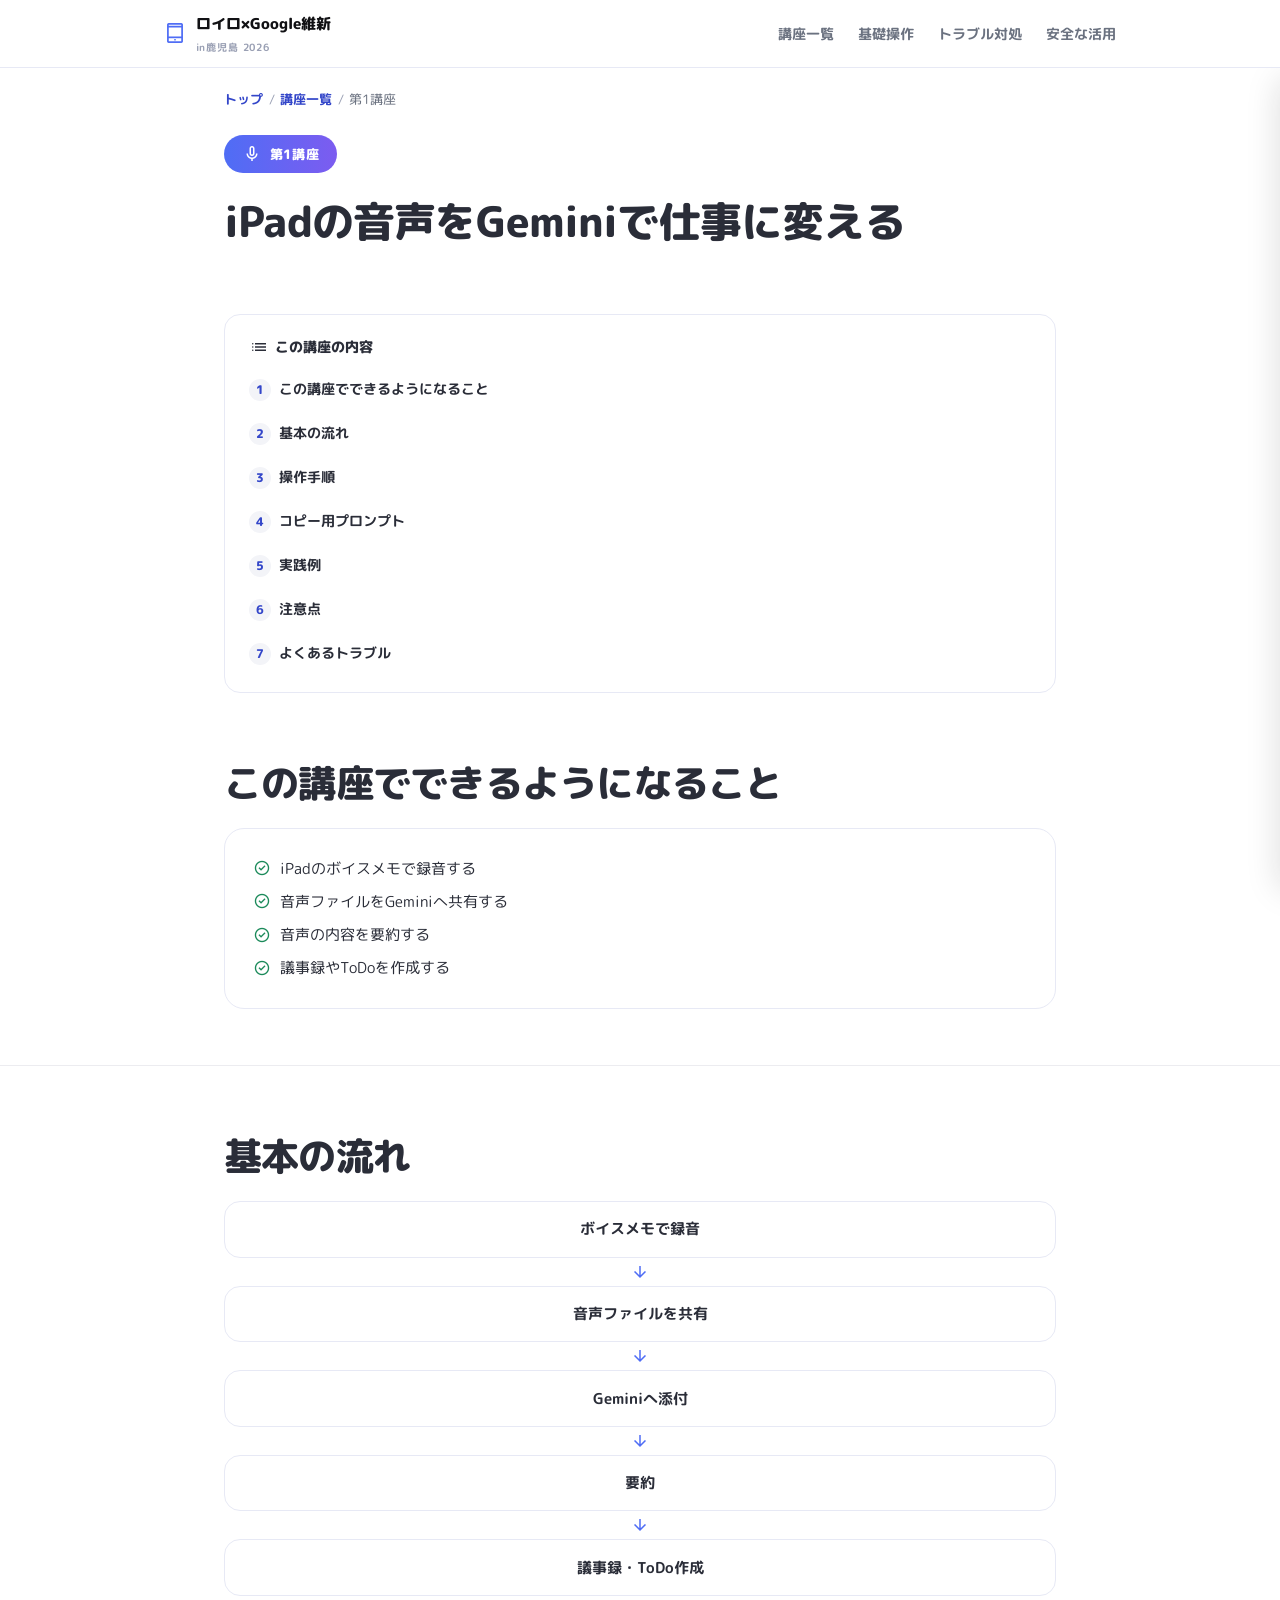
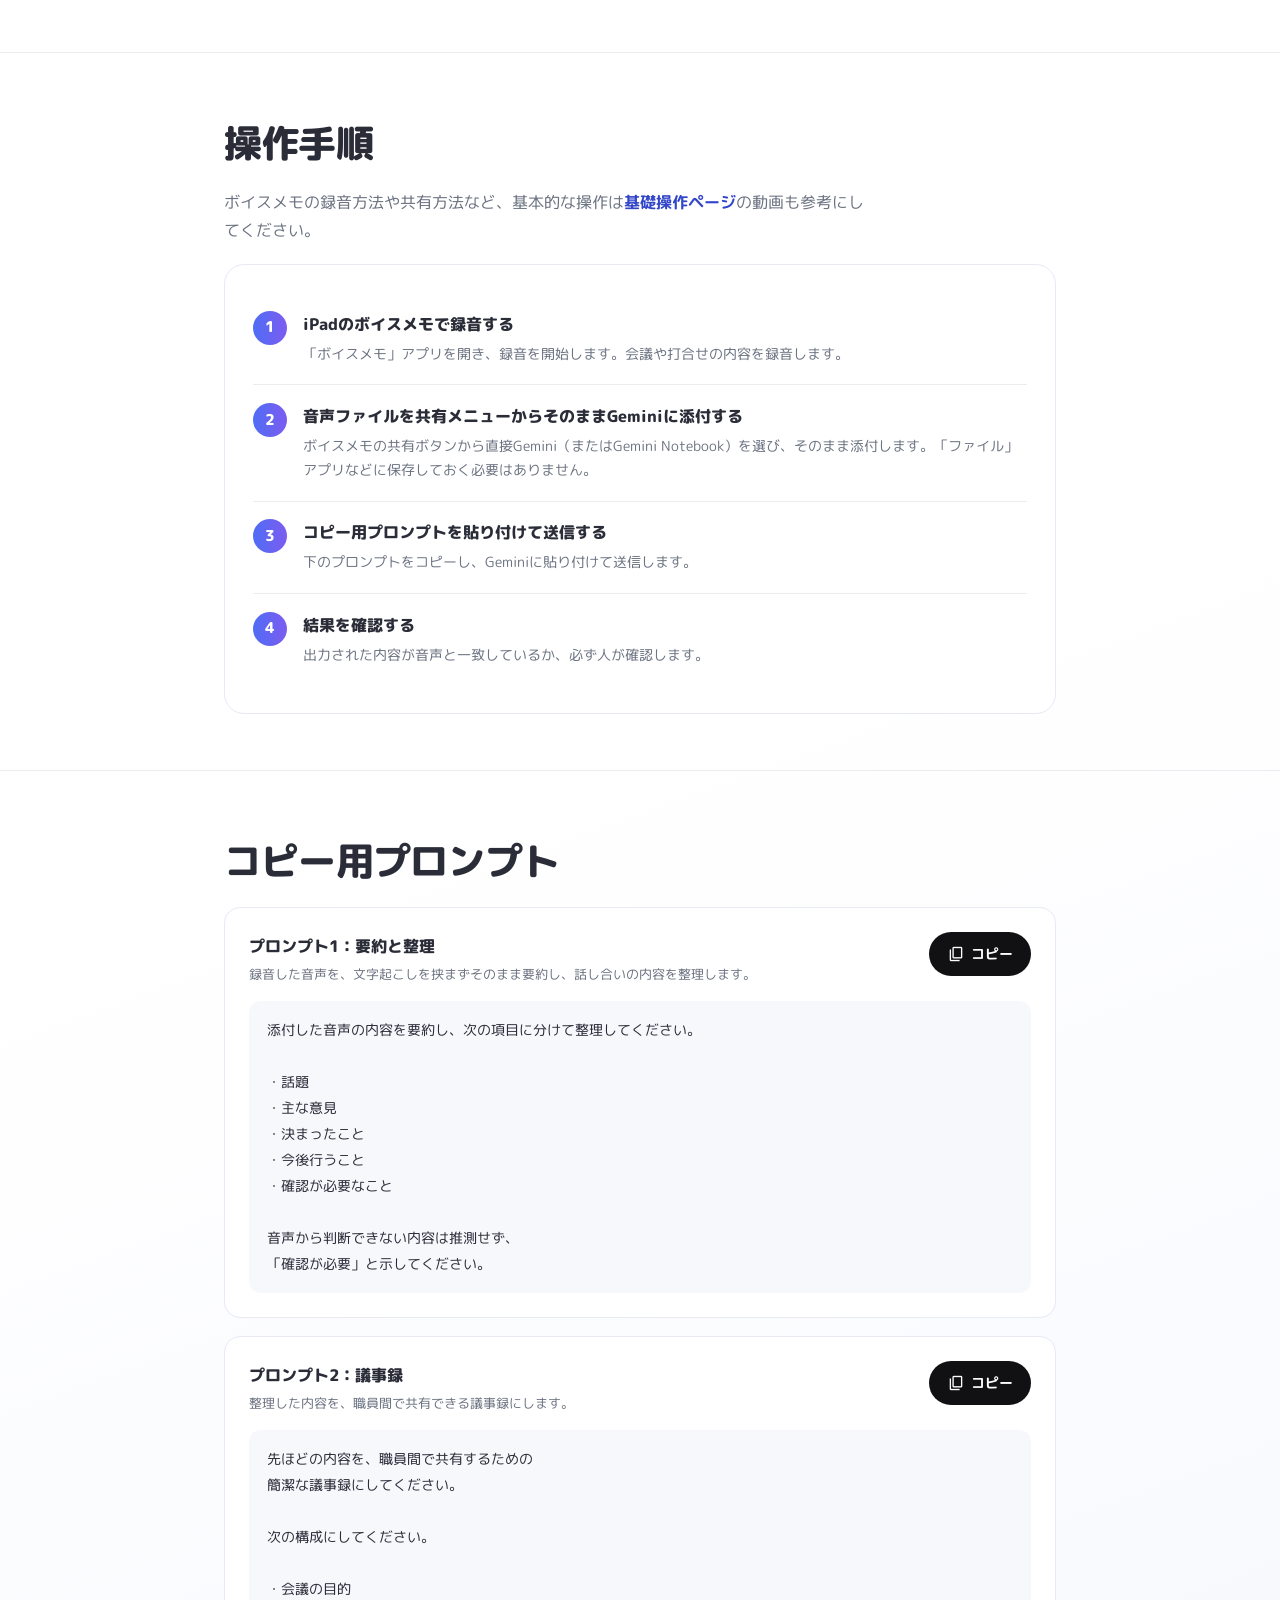
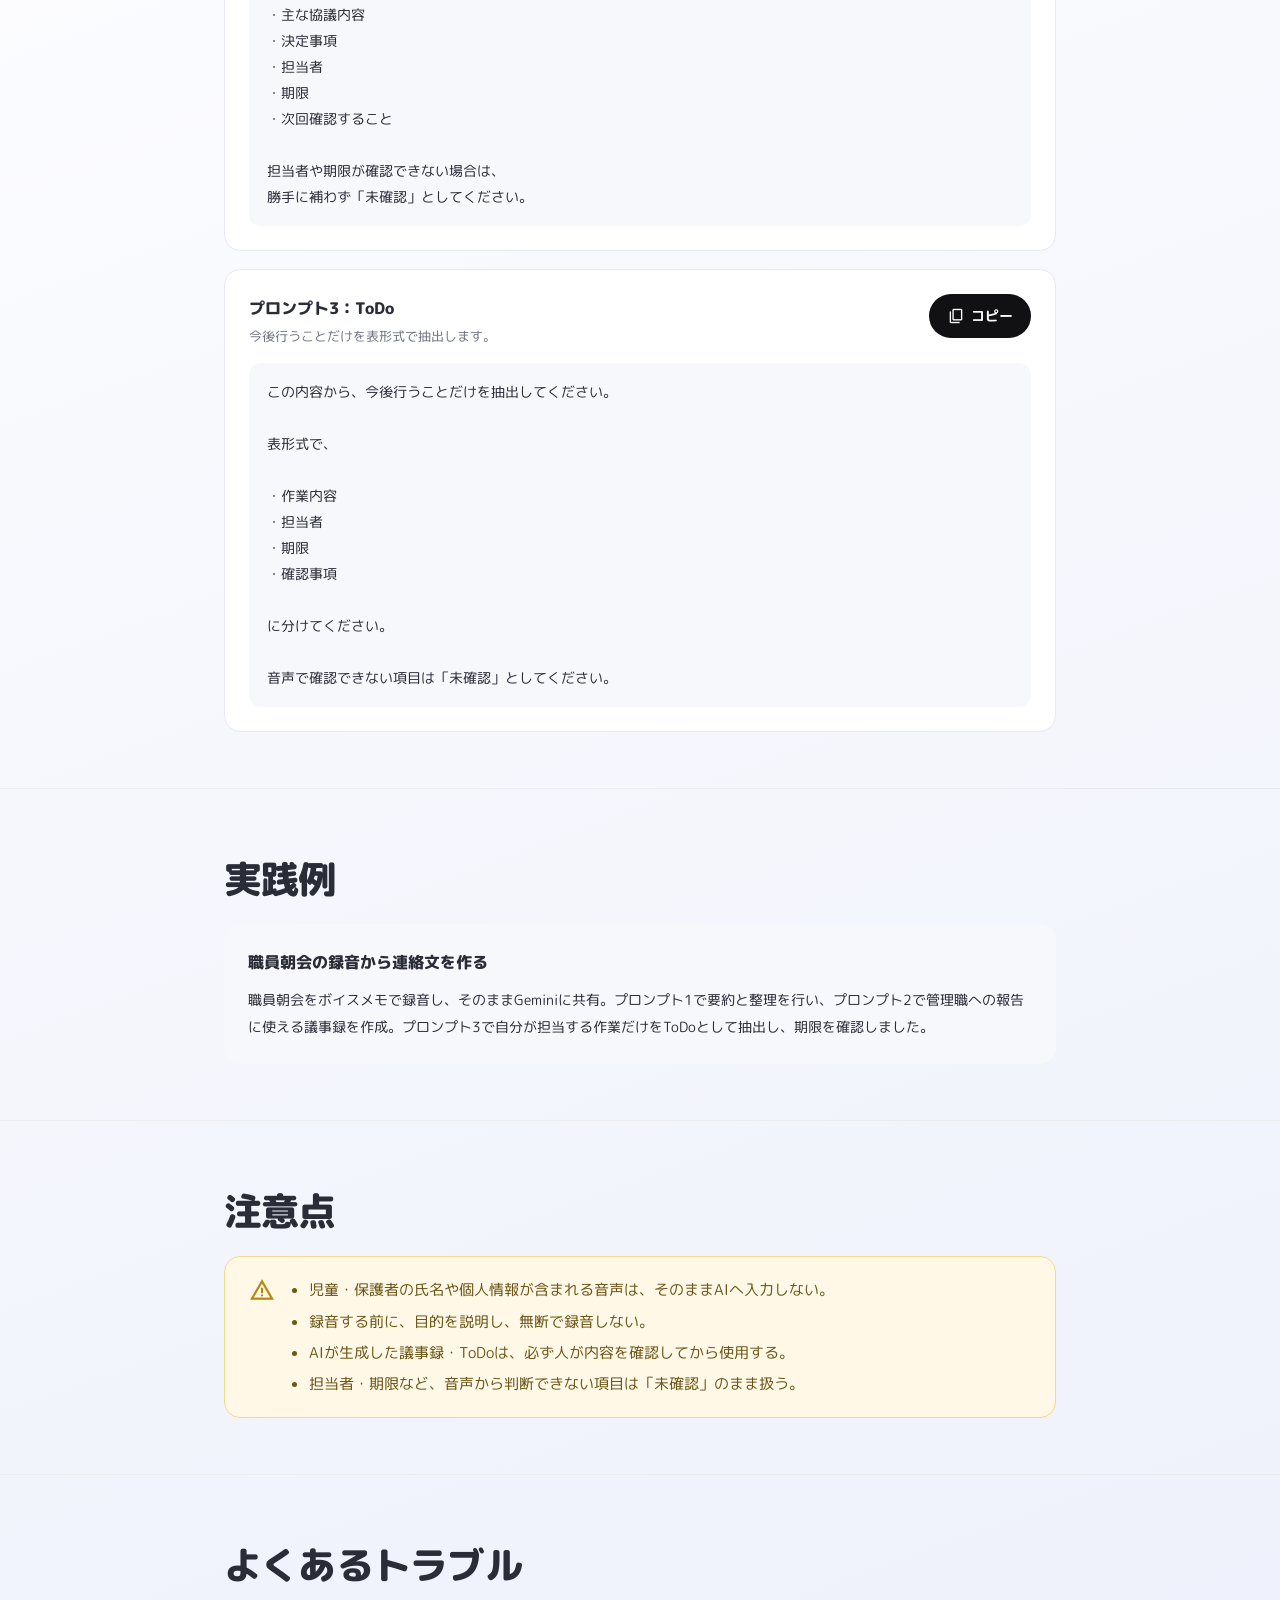
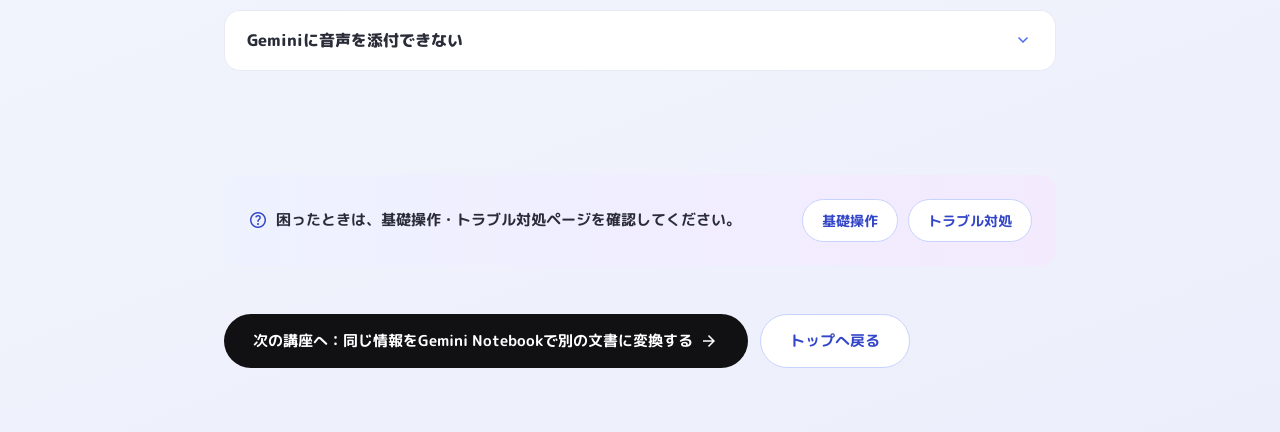
==== courses/01-voice-gemini.html @ cc788ad3 "v1" ====
<!DOCTYPE html>
<html lang="ja">
<head>
<meta charset="UTF-8">
<meta name="viewport" content="width=device-width, initial-scale=1.0, viewport-fit=cover">
<title>第1講座 iPadの音声をGeminiで仕事に変える | ロイロ×Google維新 in鹿児島 2026</title>
<link rel="preconnect" href="https://fonts.googleapis.com">
<link href="https://fonts.googleapis.com/css2?family=M+PLUS+Rounded+1c:wght@400;500;700;800&family=Material+Symbols+Outlined" rel="stylesheet">
<link rel="stylesheet" href="../assets/css/style.css">
</head>
<body>

  <!-- ===== オープニング演出（sessionStorageで1ページにつき1回だけ表示） ===== -->
  <div id="splash" class="splash-overlay" role="dialog" aria-label="オープニング">
    <p class="splash-text">第1講座<span class="splash-sub">iPadの音声をGeminiで仕事に変える</span></p>
  </div>

  <div id="copy-announcer" aria-live="polite" class="sr-only"></div>

  <header class="site-header">
    <div class="wrap">
      <a href="../index.html" class="site-logo">
        <span class="material-symbols-outlined" aria-hidden="true">tablet_mac</span>
        <span>ロイロ×Google維新<span class="sub">in鹿児島 2026</span></span>
      </a>
      <nav class="header-nav" aria-label="メインメニュー">
        <a href="../index.html#courses">講座一覧</a>
        <a href="../guides/basic-operation.html">基礎操作</a>
        <a href="../guides/troubleshooting.html">トラブル対処</a>
        <a href="06-safety.html">安全な活用</a>
      </nav>
      <button type="button" id="menuBtn" class="menu-btn" aria-expanded="false" aria-controls="mobileNav" aria-label="メニューを開く">
        <span class="material-symbols-outlined" aria-hidden="true">menu</span>
      </button>
    </div>
  </header>

  <div id="navOverlay" class="nav-overlay"></div>
  <nav id="mobileNav" class="mobile-nav" aria-label="モバイルメニュー">
    <div style="display:flex;justify-content:flex-end;margin-bottom:1rem;">
      <button type="button" id="navCloseBtn" class="menu-btn" aria-label="メニューを閉じる">
        <span class="material-symbols-outlined" aria-hidden="true">close</span>
      </button>
    </div>
    <a href="../index.html"><span class="material-symbols-outlined" aria-hidden="true">home</span>トップ</a>
    <a href="../index.html#courses"><span class="material-symbols-outlined" aria-hidden="true">school</span>講座一覧</a>
    <a href="../guides/basic-operation.html"><span class="material-symbols-outlined" aria-hidden="true">play_circle</span>基礎操作を確認する</a>
    <a href="../guides/troubleshooting.html"><span class="material-symbols-outlined" aria-hidden="true">build</span>トラブル対処</a>
  </nav>

  <div class="wrap">
    <p class="breadcrumb">
      <a href="../index.html">トップ</a><span class="sep">/</span>
      <a href="../index.html#courses">講座一覧</a><span class="sep">/</span>
      <span>第1講座</span>
    </p>
  </div>

  <section class="course-hero">
    <div class="wrap">
      <span class="course-num-badge"><span class="material-symbols-outlined" aria-hidden="true">mic</span>第1講座</span>
      <h1>iPadの音声をGeminiで仕事に変える</h1>
    </div>
  </section>

  <div class="wrap">
    <nav class="toc" aria-label="この講座の目次">
      <p class="toc-title"><span class="material-symbols-outlined" aria-hidden="true">list</span>この講座の内容</p>
      <ol>
        <li><a href="#goals">この講座でできるようになること</a></li>
        <li><a href="#flow">基本の流れ</a></li>
        <li><a href="#steps">操作手順</a></li>
        <li><a href="#prompts">コピー用プロンプト</a></li>
        <li><a href="#example">実践例</a></li>
        <li><a href="#caution">注意点</a></li>
        <li><a href="#trouble">よくあるトラブル</a></li>
      </ol>
    </nav>
  </div>

  <section id="goals" class="block">
    <div class="wrap">
      <h2 class="section-title">この講座でできるようになること</h2>
      <div class="card">
        <ul class="goal-list">
          <li><span class="material-symbols-outlined" aria-hidden="true">check_circle</span>iPadのボイスメモで録音する</li>
          <li><span class="material-symbols-outlined" aria-hidden="true">check_circle</span>音声ファイルをGeminiへ共有する</li>
          <li><span class="material-symbols-outlined" aria-hidden="true">check_circle</span>音声の内容を要約する</li>
          <li><span class="material-symbols-outlined" aria-hidden="true">check_circle</span>議事録やToDoを作成する</li>
        </ul>
      </div>
    </div>
  </section>

  <section id="flow" class="block">
    <div class="wrap">
      <h2 class="section-title">基本の流れ</h2>
      <div class="flow-diagram">
        <div class="flow-step">ボイスメモで録音</div>
        <div class="flow-arrow"><span class="material-symbols-outlined" aria-hidden="true">arrow_downward</span></div>
        <div class="flow-step">音声ファイルを共有</div>
        <div class="flow-arrow"><span class="material-symbols-outlined" aria-hidden="true">arrow_downward</span></div>
        <div class="flow-step">Geminiへ添付</div>
        <div class="flow-arrow"><span class="material-symbols-outlined" aria-hidden="true">arrow_downward</span></div>
        <div class="flow-step">要約</div>
        <div class="flow-arrow"><span class="material-symbols-outlined" aria-hidden="true">arrow_downward</span></div>
        <div class="flow-step">議事録・ToDo作成</div>
      </div>
    </div>
  </section>

  <section id="steps" class="block">
    <div class="wrap">
      <h2 class="section-title">操作手順</h2>
      <p class="section-lead" style="margin-bottom:1.25rem;">ボイスメモの録音方法や共有方法など、基本的な操作は<a href="../guides/basic-operation.html" style="color:var(--color-blue-deep);font-weight:700;">基礎操作ページ</a>の動画も参考にしてください。</p>
      <div class="card">
        <ol class="step-list">
          <li class="step-item">
            <div class="step-num">1</div>
            <div class="step-body"><h4>iPadのボイスメモで録音する</h4><p>「ボイスメモ」アプリを開き、録音を開始します。会議や打合せの内容を録音します。</p></div>
          </li>
          <li class="step-item">
            <div class="step-num">2</div>
            <div class="step-body"><h4>音声ファイルを共有メニューからそのままGeminiに添付する</h4><p>ボイスメモの共有ボタンから直接Gemini（またはGemini Notebook）を選び、そのまま添付します。「ファイル」アプリなどに保存しておく必要はありません。</p></div>
          </li>
          <li class="step-item">
            <div class="step-num">3</div>
            <div class="step-body"><h4>コピー用プロンプトを貼り付けて送信する</h4><p>下のプロンプトをコピーし、Geminiに貼り付けて送信します。</p></div>
          </li>
          <li class="step-item">
            <div class="step-num">4</div>
            <div class="step-body"><h4>結果を確認する</h4><p>出力された内容が音声と一致しているか、必ず人が確認します。</p></div>
          </li>
        </ol>
      </div>
    </div>
  </section>

  <!-- コピー用プロンプト：ここから -->
  <section id="prompts" class="block">
    <div class="wrap">
      <h2 class="section-title">コピー用プロンプト</h2>

      <div class="prompt-card">
        <div class="prompt-card-head">
          <div>
            <h4>プロンプト1：要約と整理</h4>
            <p class="prompt-scene">録音した音声を、文字起こしを挟まずそのまま要約し、話し合いの内容を整理します。</p>
          </div>
          <button type="button" class="copy-btn" data-copy-target="#prompt1-1">
            <span class="material-symbols-outlined" aria-hidden="true">content_copy</span>
            <span class="copy-label">コピー</span>
          </button>
        </div>
        <div class="prompt-body" id="prompt1-1">添付した音声の内容を要約し、次の項目に分けて整理してください。

・話題
・主な意見
・決まったこと
・今後行うこと
・確認が必要なこと

音声から判断できない内容は推測せず、
「確認が必要」と示してください。</div>
      </div>

      <div class="prompt-card">
        <div class="prompt-card-head">
          <div>
            <h4>プロンプト2：議事録</h4>
            <p class="prompt-scene">整理した内容を、職員間で共有できる議事録にします。</p>
          </div>
          <button type="button" class="copy-btn" data-copy-target="#prompt1-2">
            <span class="material-symbols-outlined" aria-hidden="true">content_copy</span>
            <span class="copy-label">コピー</span>
          </button>
        </div>
        <div class="prompt-body" id="prompt1-2">先ほどの内容を、職員間で共有するための
簡潔な議事録にしてください。

次の構成にしてください。

・会議の目的
・主な協議内容
・決定事項
・担当者
・期限
・次回確認すること

担当者や期限が確認できない場合は、
勝手に補わず「未確認」としてください。</div>
      </div>

      <div class="prompt-card">
        <div class="prompt-card-head">
          <div>
            <h4>プロンプト3：ToDo</h4>
            <p class="prompt-scene">今後行うことだけを表形式で抽出します。</p>
          </div>
          <button type="button" class="copy-btn" data-copy-target="#prompt1-3">
            <span class="material-symbols-outlined" aria-hidden="true">content_copy</span>
            <span class="copy-label">コピー</span>
          </button>
        </div>
        <div class="prompt-body" id="prompt1-3">この内容から、今後行うことだけを抽出してください。

表形式で、

・作業内容
・担当者
・期限
・確認事項

に分けてください。

音声で確認できない項目は「未確認」としてください。</div>
      </div>
    </div>
  </section>
  <!-- コピー用プロンプト：ここまで -->

  <section id="example" class="block">
    <div class="wrap">
      <h2 class="section-title">実践例</h2>
      <div class="example-card">
        <h4>職員朝会の録音から連絡文を作る</h4>
        <p>職員朝会をボイスメモで録音し、そのままGeminiに共有。プロンプト1で要約と整理を行い、プロンプト2で管理職への報告に使える議事録を作成。プロンプト3で自分が担当する作業だけをToDoとして抽出し、期限を確認しました。</p>
      </div>
    </div>
  </section>

  <section id="caution" class="block">
    <div class="wrap">
      <h2 class="section-title">注意点</h2>
      <div class="caution-card">
        <span class="material-symbols-outlined" aria-hidden="true">warning</span>
        <ul>
          <li>児童・保護者の氏名や個人情報が含まれる音声は、そのままAIへ入力しない。</li>
          <li>録音する前に、目的を説明し、無断で録音しない。</li>
          <li>AIが生成した議事録・ToDoは、必ず人が内容を確認してから使用する。</li>
          <li>担当者・期限など、音声から判断できない項目は「未確認」のまま扱う。</li>
        </ul>
      </div>
    </div>
  </section>

  <section id="trouble" class="block">
    <div class="wrap">
      <h2 class="section-title">よくあるトラブル</h2>
      <div class="accordion">
        <button type="button" class="accordion-trigger" aria-expanded="false" aria-controls="acc1-1">
          <span>Geminiに音声を添付できない</span>
          <span class="material-symbols-outlined" aria-hidden="true">expand_more</span>
        </button>
        <div class="accordion-panel" id="acc1-1">
          <p>アカウントの確認、アプリ版とブラウザ版の切り替え、ファイル形式の確認などが必要です。詳しくは<a href="../guides/troubleshooting.html" style="color:var(--color-blue-deep);font-weight:700;">トラブル対処ページ</a>をご確認ください。</p>
        </div>
      </div>
    </div>
  </section>

  <div class="wrap">
    <div class="help-banner">
      <p><span class="material-symbols-outlined" aria-hidden="true">help</span>困ったときは、基礎操作・トラブル対処ページを確認してください。</p>
      <div style="display:flex;gap:0.6rem;flex-wrap:wrap;">
        <a href="../guides/basic-operation.html" class="btn btn-outline btn-sm">基礎操作</a>
        <a href="../guides/troubleshooting.html" class="btn btn-outline btn-sm">トラブル対処</a>
      </div>
    </div>

    <div class="page-nav">
      <a href="02-document-transform.html" class="btn btn-primary">次の講座へ：同じ情報をGemini Notebookで別の文書に変換する<span class="material-symbols-outlined" aria-hidden="true">arrow_forward</span></a>
      <a href="../index.html" class="btn btn-outline">トップへ戻る</a>
    </div>
  </div>

  <button type="button" id="backToTop" class="back-to-top" aria-label="トップへ戻る">
    <span class="material-symbols-outlined" aria-hidden="true">arrow_upward</span>
  </button>

  <div id="toast" class="toast" role="status">
    <span class="material-symbols-outlined" aria-hidden="true">check_circle</span>
    <span class="toast-label">コピーしました</span>
  </div>

  <script src="../assets/js/main.js"></script>
</body>
</html>
---- assets/css/style.css ----
/* ============================================================
   ロイロ×Google維新 in鹿児島 2026 共通スタイル
   ------------------------------------------------------------
   配色・タイポグラフィ・浮き上がり演出・スプラッシュ演出は
   中種子町情報教育部会研修会サイトの仕様をそのまま踏襲しています。
   配色を変更したい場合は、下の「配色設定」の変数だけを
   書き換えてください（README.mdにも説明があります）。
   ============================================================ */

/* ------------------------------------------------------------
   配色設定（ここを変更すると全体の色が変わります）
   ------------------------------------------------------------ */
:root {
  --color-bg-start: #ffffff;
  --color-bg-mid: #ffffff;
  --color-bg-end: #eceffb;

  --color-ink: #111114;          /* 濃い文字・ボタン背景 */
  --color-text: #2a2d38;         /* 本文文字 */
  --color-text-sub: #6b7280;     /* 補足文字 */
  --color-text-faint: #9aa0b4;   /* さらに薄い文字 */

  --color-blue: #4f6df5;         /* メインカラー */
  --color-purple: #7c5cf0;       /* サブカラー（グラデーション用） */
  --color-blue-deep: #3346c9;

  --color-border: #e7e9f5;
  --color-border-soft: #ececf0;
  --color-card-bg: #ffffff;
  --color-panel-bg: #f7f8fc;
  --color-pill-bg: #f3f4f8;

  --color-caution-bg: #fff8e6;
  --color-caution-border: #f3d98b;
  --color-caution-text: #6b5518;
  --color-caution-icon: #b5860b;

  --color-success: #1b8a5a;

  --radius-lg: 1.25rem;
  --radius-md: 1rem;
  --radius-sm: 0.75rem;
  --radius-full: 9999px;

  --header-height: 68px;
}

/* ------------------------------------------------------------
   基本設定
   ------------------------------------------------------------ */
* { box-sizing: border-box; }
html {
  scroll-behavior: smooth;
}
@media (prefers-reduced-motion: reduce) {
  html { scroll-behavior: auto; }
  *, *::before, *::after {
    animation-duration: 0.001ms !important;
    animation-iteration-count: 1 !important;
    transition-duration: 0.001ms !important;
    scroll-behavior: auto !important;
  }
}

body {
  margin: 0;
  font-family: 'M PLUS Rounded 1c', 'Hiragino Maru Gothic ProN', 'Hiragino Sans', sans-serif;
  background: linear-gradient(160deg, var(--color-bg-start) 0%, var(--color-bg-mid) 45%, var(--color-bg-end) 100%);
  color: var(--color-text);
  font-size: 16px;
  line-height: 1.75;
  overflow-x: hidden;
  width: 100%;
}

img { max-width: 100%; display: block; }
a { color: inherit; text-decoration: none; }
button { font-family: inherit; }
ul, ol { margin: 0; padding: 0; }
h1, h2, h3, h4, p { margin: 0; }

.material-symbols-outlined {
  font-family: 'Material Symbols Outlined';
  font-weight: normal;
  font-style: normal;
  font-size: 20px;
  line-height: 1;
  vertical-align: middle;
}

section[id], h1[id], h2[id], h3[id] {
  scroll-margin-top: calc(var(--header-height) + 16px);
}

.wrap {
  max-width: 880px;
  margin: 0 auto;
  padding: 0 1.5rem;
}

a:focus-visible,
button:focus-visible,
[tabindex]:focus-visible {
  outline: 3px solid var(--color-blue);
  outline-offset: 2px;
  border-radius: 6px;
}

.sr-only {
  position: absolute;
  width: 1px; height: 1px;
  padding: 0; margin: -1px;
  overflow: hidden;
  clip: rect(0,0,0,0);
  white-space: nowrap;
  border: 0;
}

/* ------------------------------------------------------------
   バッジ・見出しパターン
   ------------------------------------------------------------ */
.badge {
  display: inline-block;
  font-size: 0.75rem;
  font-weight: 700;
  letter-spacing: 0.08em;
  text-transform: uppercase;
  color: var(--color-blue-deep);
  background: #ffffff;
  border: 1px solid var(--color-border);
  padding: 0.5rem 1.25rem;
  border-radius: var(--radius-full);
  margin-bottom: 1rem;
}
.badge.badge-solid {
  background: #eef2ff;
  border-color: transparent;
  color: var(--color-blue-deep);
}

.section-head { margin-bottom: 2rem; }
.section-title {
  font-size: clamp(1.6rem, 4vw, 2.4rem);
  font-weight: 800;
  letter-spacing: -0.02em;
  margin-bottom: 0.75rem;
}
.section-lead {
  color: var(--color-text-sub);
  font-size: 1rem;
  max-width: 640px;
}

section.block {
  padding: 3.5rem 0;
}
section.block + section.block {
  border-top: 1px solid var(--color-border-soft);
}

/* ------------------------------------------------------------
   固定ヘッダー
   ------------------------------------------------------------ */
.site-header {
  position: fixed;
  top: 0; left: 0; right: 0;
  height: var(--header-height);
  background: rgba(255,255,255,0.9);
  backdrop-filter: blur(8px);
  -webkit-backdrop-filter: blur(8px);
  border-bottom: 1px solid var(--color-border);
  z-index: 500;
  display: flex;
  align-items: center;
}
.site-header .wrap {
  max-width: 1000px;
  width: 100%;
  display: flex;
  align-items: center;
  justify-content: space-between;
  gap: 1rem;
}
.site-logo {
  display: flex;
  align-items: center;
  gap: 0.6rem;
  font-weight: 800;
  font-size: 0.95rem;
  color: var(--color-ink);
  min-height: 44px;
}
.site-logo .material-symbols-outlined {
  color: var(--color-blue);
  font-size: 22px;
}
.site-logo span.sub {
  display: block;
  font-size: 0.65rem;
  font-weight: 600;
  color: var(--color-text-faint);
  letter-spacing: 0.08em;
}

.header-nav {
  display: none;
}
.menu-btn {
  display: inline-flex;
  align-items: center;
  justify-content: center;
  width: 44px; height: 44px;
  border-radius: var(--radius-full);
  border: 1px solid var(--color-border);
  background: #ffffff;
  cursor: pointer;
}

@media (min-width: 900px) {
  .header-nav {
    display: flex;
    align-items: center;
    gap: 1.5rem;
    font-size: 0.85rem;
    font-weight: 700;
  }
  .header-nav a {
    color: var(--color-text-sub);
    min-height: 44px;
    display: inline-flex;
    align-items: center;
  }
  .header-nav a:hover { color: var(--color-blue); }
  .menu-btn { display: none; }
}

.mobile-nav {
  position: fixed;
  top: var(--header-height);
  right: 0;
  width: min(320px, 84vw);
  bottom: 0;
  background: #ffffff;
  border-left: 1px solid var(--color-border);
  box-shadow: -12px 0 32px -12px rgba(17,17,20,0.15);
  transform: translateX(100%);
  transition: transform .3s cubic-bezier(.34,1.06,.64,1);
  z-index: 499;
  padding: 1.5rem;
  overflow-y: auto;
}
.mobile-nav.open { transform: translateX(0); }
.mobile-nav a {
  display: flex;
  align-items: center;
  gap: 0.5rem;
  min-height: 48px;
  font-weight: 700;
  font-size: 0.95rem;
  color: var(--color-text);
  border-bottom: 1px solid var(--color-border-soft);
}
.nav-overlay {
  position: fixed;
  inset: 0;
  background: rgba(17,17,20,0.35);
  z-index: 498;
  opacity: 0;
  pointer-events: none;
  transition: opacity .3s ease;
}
.nav-overlay.open { opacity: 1; pointer-events: auto; }

/* ------------------------------------------------------------
   スプラッシュ演出（トップページのみ）
   ------------------------------------------------------------ */
.splash-overlay {
  position: fixed;
  inset: 0;
  z-index: 9999;
  background: #0a0a0c;
  display: flex;
  align-items: center;
  justify-content: center;
  flex-direction: column;
  gap: 1.75rem;
  transform: translateY(0);
  transition: transform .6s cubic-bezier(.65,0,.35,1);
}
.splash-overlay.hide {
  transform: translateY(-100%);
  pointer-events: none;
}
.splash-text {
  color: #ffffff;
  font-weight: 800;
  font-size: clamp(1.3rem, 4vw, 2rem);
  letter-spacing: 0.04em;
  text-align: center;
  opacity: 0;
  transform: translateY(24px);
  transition: opacity .6s ease, transform .6s ease;
  padding: 0 1.5rem;
}
.splash-overlay.show .splash-text { opacity: 1; transform: translateY(0); }
.splash-sub {
  display: block;
  margin-top: .6rem;
  font-size: .78rem;
  font-weight: 500;
  color: #9aa0b4;
  letter-spacing: 0.12em;
}

/* ------------------------------------------------------------
   ヒーロー
   ------------------------------------------------------------ */
.hero {
  padding: calc(var(--header-height) + 3rem) 0 3rem;
}
.hero-title {
  font-size: clamp(2.2rem, 6vw, 3.6rem);
  font-weight: 800;
  letter-spacing: -0.02em;
  line-height: 1.3;
  margin-bottom: 1.5rem;
}
.hero-title .accent {
  background: linear-gradient(90deg, var(--color-blue), var(--color-purple));
  -webkit-background-clip: text;
  background-clip: text;
  color: transparent;
}

.hero-title-en {
  font-size: clamp(3rem, 10vw, 6.75rem);
  font-weight: 800;
  letter-spacing: -0.03em;
  line-height: 0.96;
  margin-bottom: 1.75rem;
}
.hero-title-en .line-dark,
.hero-title-en .line-gray {
  display: block;
}
.hero-title-en .line-dark { color: var(--color-ink); }
.hero-title-en .line-gray { color: var(--color-text-sub); }
.hero-copy {
  color: var(--color-text-sub);
  font-size: 1.05rem;
  max-width: 620px;
  margin-bottom: 2rem;
}
.hero-actions {
  display: flex;
  flex-wrap: wrap;
  gap: 0.75rem;
}

/* ------------------------------------------------------------
   ボタン
   ------------------------------------------------------------ */
.btn {
  display: inline-flex;
  align-items: center;
  justify-content: center;
  gap: 0.4rem;
  min-height: 48px;
  padding: 0.8rem 1.8rem;
  border-radius: var(--radius-full);
  font-weight: 700;
  font-size: 0.95rem;
  border: none;
  cursor: pointer;
  transition: transform .22s cubic-bezier(.34,1.56,.64,1), box-shadow .22s ease, background .2s ease;
  will-change: transform;
}
.btn:hover { transform: translateY(-3px); box-shadow: 0 10px 20px -8px rgba(79,109,245,0.35); }
.btn.lift { transform: translateY(-6px) scale(1.03); box-shadow: 0 16px 28px -8px rgba(79,109,245,0.4); }
.btn-primary { background: var(--color-ink); color: #ffffff; }
.btn-primary:hover { background: #24242a; }
.btn-outline {
  background: #ffffff;
  color: var(--color-blue-deep);
  border: 1.5px solid #c7d2fe;
}
.btn-outline:hover { background: linear-gradient(90deg,#eef2ff 0%,#f3eafe 100%); }
.btn-sm { min-height: 40px; padding: 0.55rem 1.2rem; font-size: 0.85rem; }

/* ------------------------------------------------------------
   カード共通・浮き上がり演出
   ------------------------------------------------------------ */
.card {
  background: var(--color-card-bg);
  border: 1px solid var(--color-border);
  border-radius: var(--radius-lg);
  padding: 1.75rem;
}
.card-hover {
  transition: transform .25s cubic-bezier(.34,1.56,.64,1), box-shadow .25s ease, border-color .25s ease;
}
.card-hover:hover, .card-hover:focus-visible {
  transform: translateY(-6px);
  box-shadow: 0 20px 32px -14px rgba(79,109,245,0.28);
  border-color: #c7d2fe;
}

.avatar {
  width: 84px; height: 84px;
  border-radius: var(--radius-full);
  display: flex; align-items: center; justify-content: center;
  font-size: 2.2rem;
  background: var(--color-pill-bg);
  flex-shrink: 0;
}

.grid { display: grid; gap: 1.1rem; }
.grid-2 { grid-template-columns: 1fr; }
.grid-3 { grid-template-columns: 1fr; }
.grid-4 { grid-template-columns: 1fr; }
@media (min-width: 640px) {
  .grid-2 { grid-template-columns: 1fr 1fr; }
  .grid-4 { grid-template-columns: 1fr 1fr; }
}
@media (min-width: 900px) {
  .grid-3 { grid-template-columns: repeat(3, 1fr); }
  .grid-4 { grid-template-columns: repeat(4, 1fr); }
}

/* ------------------------------------------------------------
   ゴールカード（目的別）
   ------------------------------------------------------------ */
.goal-card { padding: 1.75rem; }
.goal-card-head {
  display: flex;
  align-items: center;
  gap: 0.75rem;
  margin-bottom: 1rem;
}
.goal-card-head .material-symbols-outlined {
  width: 44px; height: 44px;
  border-radius: var(--radius-full);
  background: linear-gradient(90deg,#eef2ff 0%,#f3eafe 100%);
  color: var(--color-blue-deep);
  display: flex; align-items: center; justify-content: center;
  font-size: 22px;
  flex-shrink: 0;
}
.goal-card h3 { font-size: 1.1rem; font-weight: 800; }
.goal-list { list-style: none; display: flex; flex-direction: column; gap: 0.6rem; }
.goal-list li {
  display: flex;
  gap: 0.55rem;
  font-size: 0.92rem;
  color: var(--color-text);
  line-height: 1.6;
}
.goal-list li .material-symbols-outlined {
  color: var(--color-success);
  font-size: 18px;
  margin-top: 0.15rem;
  flex-shrink: 0;
}

/* ------------------------------------------------------------
   講座カード（トップページ）
   ------------------------------------------------------------ */
.course-card {
  padding: 1.75rem;
  display: flex;
  flex-direction: column;
  gap: 0.75rem;
}
.course-card-top {
  display: flex;
  align-items: center;
  gap: 0.75rem;
}
.course-num {
  width: 46px; height: 46px;
  border-radius: var(--radius-full);
  background: linear-gradient(90deg, var(--color-blue), var(--color-purple));
  color: #fff;
  font-weight: 800;
  font-size: 1.1rem;
  display: flex; align-items: center; justify-content: center;
  flex-shrink: 0;
}
.course-card h3 { font-size: 1.25rem; font-weight: 800; }
.course-card p.desc { color: var(--color-text-sub); font-size: 0.92rem; }
.course-card .btn { align-self: flex-start; margin-top: 0.25rem; }

/* ------------------------------------------------------------
   講師紹介
   ------------------------------------------------------------ */
.instructor-card {
  padding: 2rem;
}
.instructor-flex {
  display: flex;
  flex-direction: column;
  gap: 1.75rem;
}
@media (min-width: 720px) {
  .instructor-flex { flex-direction: row; align-items: flex-start; }
}
.instructor-photo {
  position: relative;
  width: 160px; height: 160px;
  border-radius: var(--radius-full);
  background: var(--color-pill-bg);
  border: 1px solid var(--color-border);
  flex-shrink: 0;
  margin: 0 auto;
  display: flex;
  align-items: center;
  justify-content: center;
  color: var(--color-text-faint);
  font-size: 2.4rem;
  overflow: hidden;
}
.instructor-photo img {
  width: 100%; height: 100%;
  object-fit: cover;
}
.avatar-fallback-icon {
  display: none;
  position: absolute;
  inset: 0;
  align-items: center;
  justify-content: center;
}
@media (min-width: 720px) { .instructor-photo { margin: 0; } }
.instructor-name { font-size: 1.5rem; font-weight: 800; margin-bottom: 0.25rem; }
.instructor-name .yomi { font-size: 0.9rem; font-weight: 500; color: var(--color-text-faint); }
.instructor-role { color: var(--color-text-sub); font-size: 0.9rem; margin-bottom: 1rem; }
.badge-row { display: flex; flex-wrap: wrap; align-items: center; gap: 0.6rem; margin-bottom: 0.75rem; }
.pill-row { display: flex; flex-wrap: wrap; gap: 0.5rem; margin-bottom: 1.25rem; }
.grad-pill {
  display: inline-flex;
  align-items: center;
  background: linear-gradient(90deg, #eef2ff 0%, #f3eafe 100%);
  color: var(--color-blue-deep);
  font-size: 0.78rem;
  font-weight: 700;
  padding: 0.45rem 1rem;
  border-radius: var(--radius-full);
}
.badge-img { height: 96px; width: auto; }
.badge-img-round { height: 64px; width: 64px; border-radius: var(--radius-full); object-fit: cover; }
.instructor-bio { color: var(--color-text); font-size: 0.92rem; line-height: 1.85; margin-bottom: 1rem; }
.quote-box {
  background: linear-gradient(90deg, #eef2ff 0%, #f3eafe 100%);
  border-radius: var(--radius-sm);
  padding: 1.1rem 1.3rem;
  font-weight: 700;
  font-size: 0.92rem;
}

/* ------------------------------------------------------------
   著作紹介
   ------------------------------------------------------------ */
.book-card {
  padding: 2rem;
  display: flex;
  flex-direction: column;
  gap: 2rem;
}
@media (min-width: 720px) {
  .book-card { flex-direction: row; align-items: flex-start; }
}
.book-cover {
  position: relative;
  width: 192px;
  border-radius: var(--radius-sm);
  box-shadow: 0 8px 20px -10px rgba(17,17,20,0.35);
  background: var(--color-pill-bg);
  border: 1px solid var(--color-border);
  flex-shrink: 0;
  margin: 0 auto;
  display: flex;
  align-items: center;
  justify-content: center;
  color: var(--color-text-faint);
  font-size: 1.8rem;
  overflow: hidden;
}
.book-cover img { width: 100%; height: auto; display: block; object-fit: contain; }
@media (min-width: 720px) { .book-cover { margin: 0; } }
.book-info h3 { font-size: 1.4rem; font-weight: 800; margin-bottom: 0.6rem; line-height: 1.4; }
.book-info .publisher { color: var(--color-text-sub); font-size: 0.88rem; margin-bottom: 1rem; line-height: 1.8; }
.book-info .publisher strong { color: var(--color-ink); }
.book-info .desc { list-style: none; font-size: 0.9rem; color: var(--color-text); line-height: 1.9; margin-bottom: 1.5rem; display: flex; flex-direction: column; gap: 0.15rem; }
.book-info .desc li { display: flex; gap: 0.5rem; }
.book-info .desc li .label { font-weight: 700; flex-shrink: 0; }

/* ------------------------------------------------------------
   注意カード
   ------------------------------------------------------------ */
.caution-card {
  background: var(--color-caution-bg);
  border: 1px solid var(--color-caution-border);
  border-radius: var(--radius-md);
  padding: 1.25rem 1.5rem;
  display: flex;
  gap: 0.9rem;
  align-items: flex-start;
}
.caution-card .material-symbols-outlined { color: var(--color-caution-icon); font-size: 26px; flex-shrink: 0; }
.caution-card p, .caution-card ul { font-size: 0.92rem; line-height: 1.75; color: var(--color-caution-text); }
.caution-card ul { list-style: disc; padding-left: 1.2rem; display: flex; flex-direction: column; gap: 0.35rem; }

/* ------------------------------------------------------------
   ヒント（前向きな提案）カード：注意カードとは異なり青系の配色
   ------------------------------------------------------------ */
.tip-card {
  background: linear-gradient(90deg, #eef2ff 0%, #f3eafe 100%);
  border-radius: var(--radius-md);
  padding: 1.25rem 1.5rem;
  display: flex;
  gap: 0.9rem;
  align-items: flex-start;
}
.tip-card .material-symbols-outlined { color: var(--color-blue-deep); font-size: 26px; flex-shrink: 0; }
.tip-card p, .tip-card ul { font-size: 0.92rem; line-height: 1.8; color: var(--color-text); }
.tip-card ul { list-style: disc; padding-left: 1.2rem; display: flex; flex-direction: column; gap: 0.35rem; margin-top: 0.5rem; }
.tip-card strong { color: var(--color-ink); }

/* ------------------------------------------------------------
   パンくずリスト
   ------------------------------------------------------------ */
.breadcrumb {
  padding-top: calc(var(--header-height) + 1.25rem);
  font-size: 0.82rem;
  color: var(--color-text-sub);
  display: flex;
  flex-wrap: wrap;
  align-items: center;
  gap: 0.35rem;
}
.breadcrumb a { color: var(--color-blue-deep); font-weight: 700; }
.breadcrumb .sep { color: var(--color-text-faint); }

/* ------------------------------------------------------------
   講座ページヘッダー
   ------------------------------------------------------------ */
.course-hero { padding: 1.5rem 0 2.5rem; }
.course-hero .course-num-badge {
  display: inline-flex;
  align-items: center;
  gap: 0.5rem;
  background: linear-gradient(90deg, var(--color-blue), var(--color-purple));
  color: #fff;
  font-weight: 800;
  font-size: 0.8rem;
  letter-spacing: 0.06em;
  padding: 0.5rem 1.1rem;
  border-radius: var(--radius-full);
  margin-bottom: 1.25rem;
}
.course-hero h1 {
  font-size: clamp(1.7rem, 4.5vw, 2.6rem);
  font-weight: 800;
  letter-spacing: -0.02em;
  line-height: 1.35;
}

/* ------------------------------------------------------------
   目次（TOC）
   ------------------------------------------------------------ */
.toc {
  background: #ffffff;
  border: 1px solid var(--color-border);
  border-radius: var(--radius-md);
  padding: 1.25rem 1.5rem;
  margin: 1.5rem 0 0;
}
.toc-title { font-weight: 800; font-size: 0.9rem; margin-bottom: 0.75rem; display: flex; align-items: center; gap: 0.4rem; }
.toc ol { list-style: none; display: flex; flex-direction: column; gap: 0.5rem; counter-reset: toc; }
.toc li { counter-increment: toc; }
.toc a {
  display: flex;
  align-items: center;
  gap: 0.5rem;
  font-size: 0.88rem;
  font-weight: 600;
  color: var(--color-text);
  min-height: 36px;
}
.toc a::before {
  content: counter(toc);
  width: 22px; height: 22px;
  border-radius: var(--radius-full);
  background: var(--color-pill-bg);
  color: var(--color-blue-deep);
  font-size: 0.72rem;
  font-weight: 800;
  display: inline-flex;
  align-items: center;
  justify-content: center;
  flex-shrink: 0;
}
.toc a:hover { color: var(--color-blue); }

/* ------------------------------------------------------------
   基本の流れ（フロー図）
   ------------------------------------------------------------ */
.flow-diagram {
  display: flex;
  flex-direction: column;
  align-items: stretch;
  gap: 0;
}
.flow-step {
  background: #ffffff;
  border: 1px solid var(--color-border);
  border-radius: var(--radius-md);
  padding: 0.9rem 1.25rem;
  font-weight: 700;
  font-size: 0.92rem;
  text-align: center;
}
.flow-arrow {
  display: flex;
  justify-content: center;
  color: var(--color-blue);
  font-size: 22px;
  padding: 0.25rem 0;
}

/* ------------------------------------------------------------
   操作手順（縦型ステップ）
   ------------------------------------------------------------ */
.step-list { list-style: none; display: flex; flex-direction: column; }
.step-item {
  display: flex;
  gap: 1rem;
  padding: 1.1rem 0;
  border-top: 1px solid var(--color-border-soft);
}
.step-item:first-child { border-top: none; }
.step-num {
  width: 34px; height: 34px;
  border-radius: var(--radius-full);
  background: linear-gradient(90deg, var(--color-blue), var(--color-purple));
  color: #fff;
  font-weight: 800;
  font-size: 0.95rem;
  display: flex; align-items: center; justify-content: center;
  flex-shrink: 0;
}
.step-body h4 { font-weight: 800; font-size: 0.98rem; margin-bottom: 0.3rem; }
.step-body p { color: var(--color-text-sub); font-size: 0.88rem; line-height: 1.7; }

/* ------------------------------------------------------------
   プロンプトカード
   ------------------------------------------------------------ */
.prompt-card {
  background: #ffffff;
  border: 1px solid var(--color-border);
  border-radius: var(--radius-md);
  padding: 1.5rem;
}
.prompt-card + .prompt-card { margin-top: 1.1rem; }
.prompt-card-head {
  display: flex;
  justify-content: space-between;
  align-items: flex-start;
  gap: 1rem;
  margin-bottom: 0.9rem;
  flex-wrap: wrap;
}
.prompt-card h4 { font-weight: 800; font-size: 1.02rem; }
.prompt-scene { font-size: 0.82rem; color: var(--color-text-sub); margin-top: 0.2rem; }
.prompt-body {
  background: var(--color-panel-bg);
  border-radius: var(--radius-sm);
  padding: 1rem 1.1rem;
  font-size: 0.88rem;
  line-height: 1.85;
  white-space: pre-wrap;
  word-break: break-word;
  overflow-wrap: anywhere;
  color: var(--color-text);
  max-width: 100%;
  overflow-x: auto;
  font-family: 'M PLUS Rounded 1c', monospace;
}
.copy-btn {
  flex-shrink: 0;
  display: inline-flex;
  align-items: center;
  gap: 0.4rem;
  min-height: 44px;
  min-width: 44px;
  padding: 0.55rem 1.1rem;
  border-radius: var(--radius-full);
  background: var(--color-ink);
  color: #ffffff;
  font-weight: 700;
  font-size: 0.85rem;
  border: none;
  cursor: pointer;
  transition: transform .2s cubic-bezier(.34,1.56,.64,1), box-shadow .2s ease, background .2s ease;
}
.copy-btn:hover { transform: translateY(-2px); box-shadow: 0 10px 18px -8px rgba(17,17,20,0.35); }
.copy-btn.copied { background: var(--color-success); }
.copy-btn .material-symbols-outlined { font-size: 18px; }

/* ------------------------------------------------------------
   実践例
   ------------------------------------------------------------ */
.example-card {
  background: var(--color-panel-bg);
  border-radius: var(--radius-md);
  padding: 1.5rem;
  font-size: 0.9rem;
  line-height: 1.85;
}
.example-card h4 { font-weight: 800; margin-bottom: 0.6rem; font-size: 0.98rem; }

/* ------------------------------------------------------------
   アコーディオン
   ------------------------------------------------------------ */
.accordion {
  border: 1px solid var(--color-border);
  border-radius: var(--radius-md);
  overflow: hidden;
  background: #fff;
}
.accordion + .accordion { margin-top: 1rem; }
.accordion-trigger {
  width: 100%;
  display: flex;
  justify-content: space-between;
  align-items: center;
  gap: 0.75rem;
  padding: 1.1rem 1.4rem;
  background: #ffffff;
  font-weight: 800;
  font-size: 0.98rem;
  text-align: left;
  min-height: 48px;
  border: none;
  cursor: pointer;
  color: var(--color-text);
}
.accordion-trigger .material-symbols-outlined { transition: transform .2s ease; flex-shrink: 0; color: var(--color-blue); }
.accordion-trigger[aria-expanded="true"] .material-symbols-outlined { transform: rotate(180deg); }
.accordion-panel {
  display: none;
  padding: 0 1.4rem 1.4rem;
  font-size: 0.9rem;
  color: var(--color-text);
  line-height: 1.85;
}
.accordion-panel.open { display: block; }

/* ------------------------------------------------------------
   トラブル対処カード
   ------------------------------------------------------------ */
.trouble-card { padding: 1.5rem; }
.trouble-card h3 {
  display: flex;
  align-items: center;
  gap: 0.6rem;
  font-size: 1.02rem;
  font-weight: 800;
  margin-bottom: 0.9rem;
}
.trouble-card h3 .material-symbols-outlined { color: var(--color-caution-icon); }
.trouble-card ol { list-style: none; display: flex; flex-direction: column; gap: 0.55rem; counter-reset: tr; }
.trouble-card ol li {
  counter-increment: tr;
  display: flex;
  gap: 0.6rem;
  font-size: 0.9rem;
  line-height: 1.7;
}
.trouble-card ol li::before {
  content: counter(tr);
  width: 22px; height: 22px;
  border-radius: var(--radius-full);
  background: var(--color-pill-bg);
  color: var(--color-blue-deep);
  font-size: 0.72rem;
  font-weight: 800;
  display: inline-flex;
  align-items: center;
  justify-content: center;
  flex-shrink: 0;
  margin-top: 0.1rem;
}

/* ------------------------------------------------------------
   基礎操作カード（動画）
   ------------------------------------------------------------ */
.video-frame {
  position: relative;
  width: 100%;
  padding-top: 56.25%;
  background: var(--color-pill-bg);
  border-radius: var(--radius-sm);
  overflow: hidden;
  border: 1px solid var(--color-border);
  margin-bottom: 1rem;
}
.video-frame iframe { position: absolute; inset: 0; width: 100%; height: 100%; border: 0; }

/* ------------------------------------------------------------
   困ったときバナー
   ------------------------------------------------------------ */
.help-banner {
  background: linear-gradient(90deg, #eef2ff 0%, #f3eafe 100%);
  border-radius: var(--radius-md);
  padding: 1.5rem;
  display: flex;
  flex-wrap: wrap;
  align-items: center;
  justify-content: space-between;
  gap: 1rem;
  margin: 3rem 0 1rem;
}
.help-banner p {
  font-weight: 700;
  font-size: 0.95rem;
  display: flex;
  align-items: center;
  gap: 0.5rem;
}
.help-banner .material-symbols-outlined { color: var(--color-blue-deep); }

/* ------------------------------------------------------------
   ページ下部ナビ（次の講座 / トップへ）
   ------------------------------------------------------------ */
.page-nav {
  display: flex;
  flex-wrap: wrap;
  gap: 0.75rem;
  padding: 2rem 0 4rem;
}

/* ------------------------------------------------------------
   トップへ戻るボタン（フローティング）
   ------------------------------------------------------------ */
.back-to-top {
  position: fixed;
  right: 1.25rem;
  bottom: 1.25rem;
  width: 52px; height: 52px;
  border-radius: var(--radius-full);
  background: var(--color-ink);
  color: #fff;
  border: none;
  display: flex;
  align-items: center;
  justify-content: center;
  cursor: pointer;
  box-shadow: 0 10px 24px -8px rgba(17,17,20,0.45);
  opacity: 0;
  pointer-events: none;
  transform: translateY(12px);
  transition: opacity .25s ease, transform .25s ease;
  z-index: 400;
}
.back-to-top.show { opacity: 1; pointer-events: auto; transform: translateY(0); }

/* ------------------------------------------------------------
   トースト通知
   ------------------------------------------------------------ */
.toast {
  position: fixed;
  left: 50%;
  bottom: 1.5rem;
  transform: translate(-50%, 20px);
  background: var(--color-ink);
  color: #fff;
  padding: 0.75rem 1.5rem;
  border-radius: var(--radius-full);
  font-weight: 700;
  font-size: 0.88rem;
  display: flex;
  align-items: center;
  gap: 0.5rem;
  opacity: 0;
  pointer-events: none;
  transition: opacity .25s ease, transform .25s ease;
  z-index: 600;
  box-shadow: 0 10px 24px -8px rgba(17,17,20,0.5);
}
.toast.show { opacity: 1; transform: translate(-50%, 0); }
.toast .material-symbols-outlined { color: #7ee0ac; font-size: 18px; }

/* ------------------------------------------------------------
   フッター
   ------------------------------------------------------------ */
.site-footer {
  border-top: 1px solid var(--color-border-soft);
  padding: 2.5rem 0 5rem;
  margin-top: 2rem;
}
.site-footer .foot-title { font-weight: 800; margin-bottom: 0.5rem; }
.site-footer .foot-sub { color: var(--color-text-sub); font-size: 0.85rem; margin-bottom: 1.25rem; }
.footer-links {
  display: flex;
  flex-wrap: wrap;
  gap: 0.5rem 1.25rem;
  font-size: 0.85rem;
  font-weight: 700;
  color: var(--color-text-sub);
  margin-bottom: 1.5rem;
}
.footer-copy { font-size: 0.78rem; color: var(--color-text-faint); }

/* 印刷対応 */
@media print {
  #splash, .site-header, .mobile-nav, .nav-overlay, .back-to-top, .toast, .menu-btn { display: none !important; }
  body { background: #fff; }
}
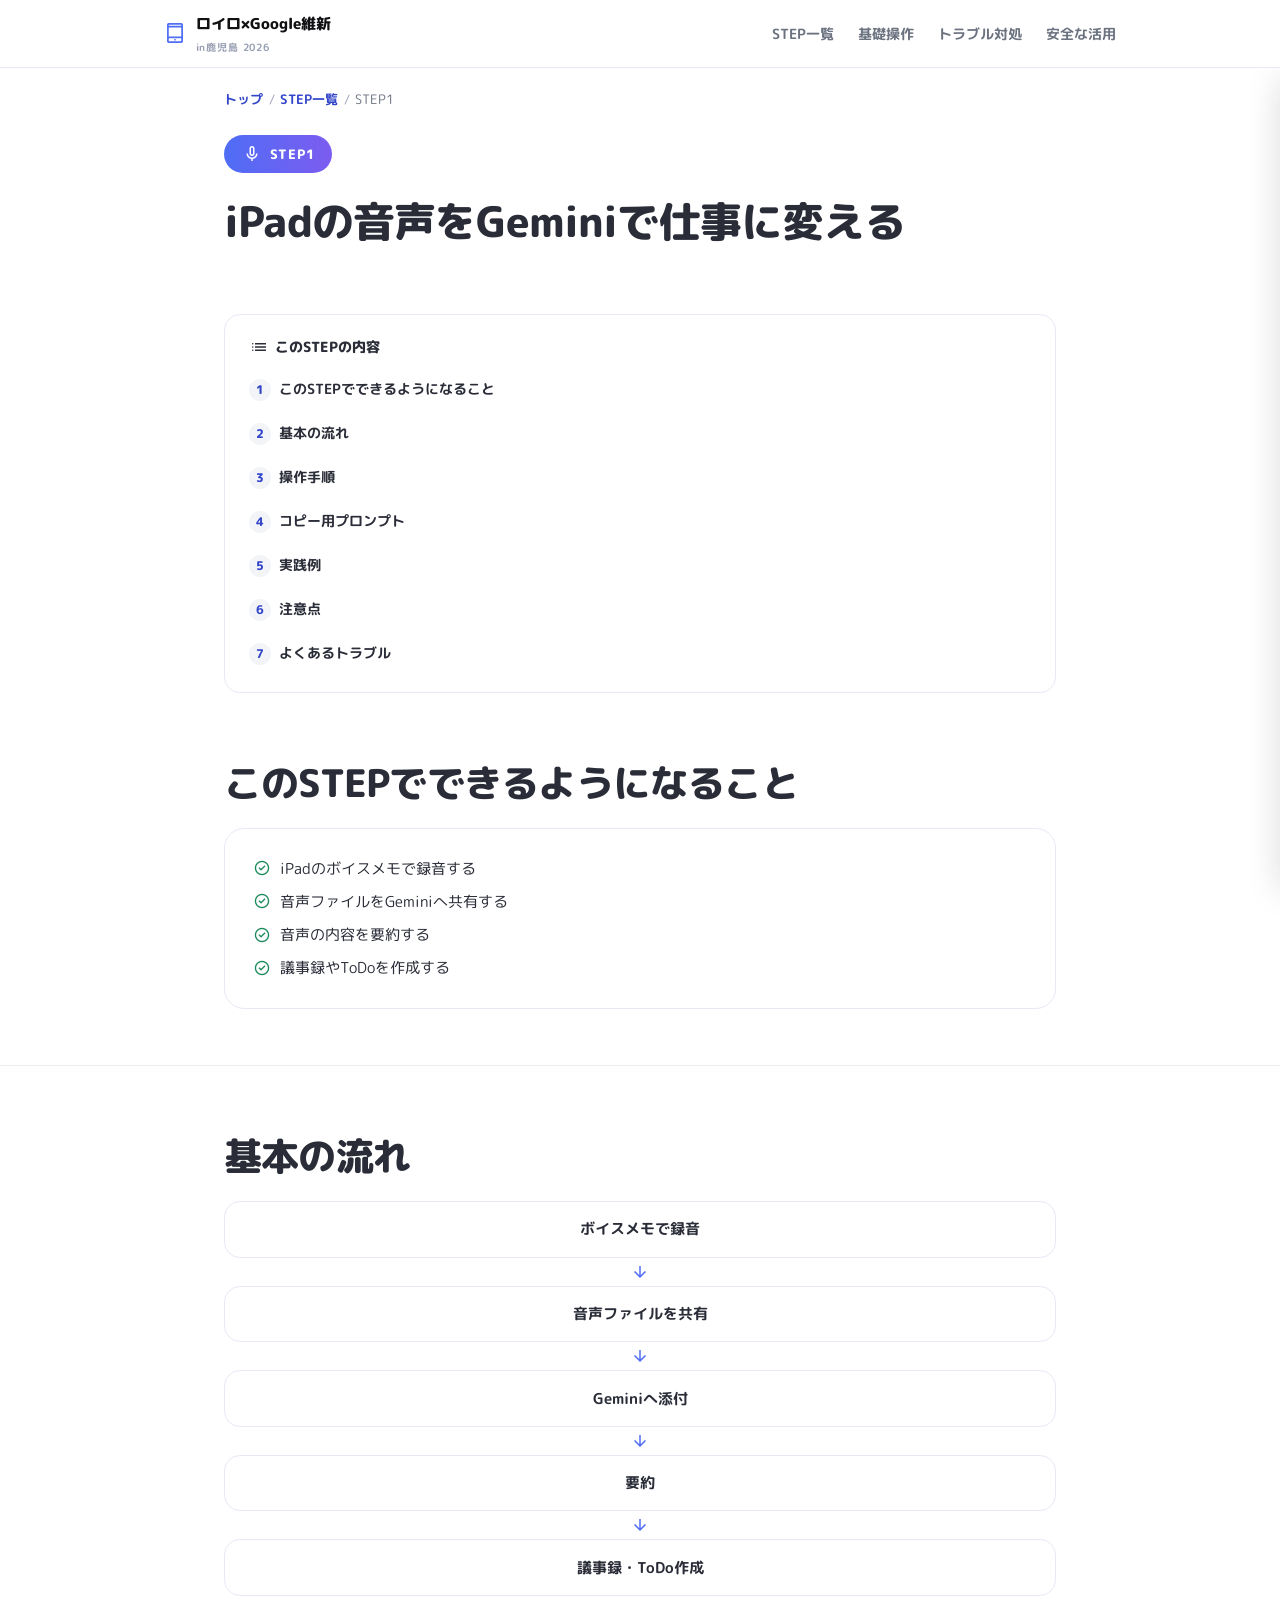
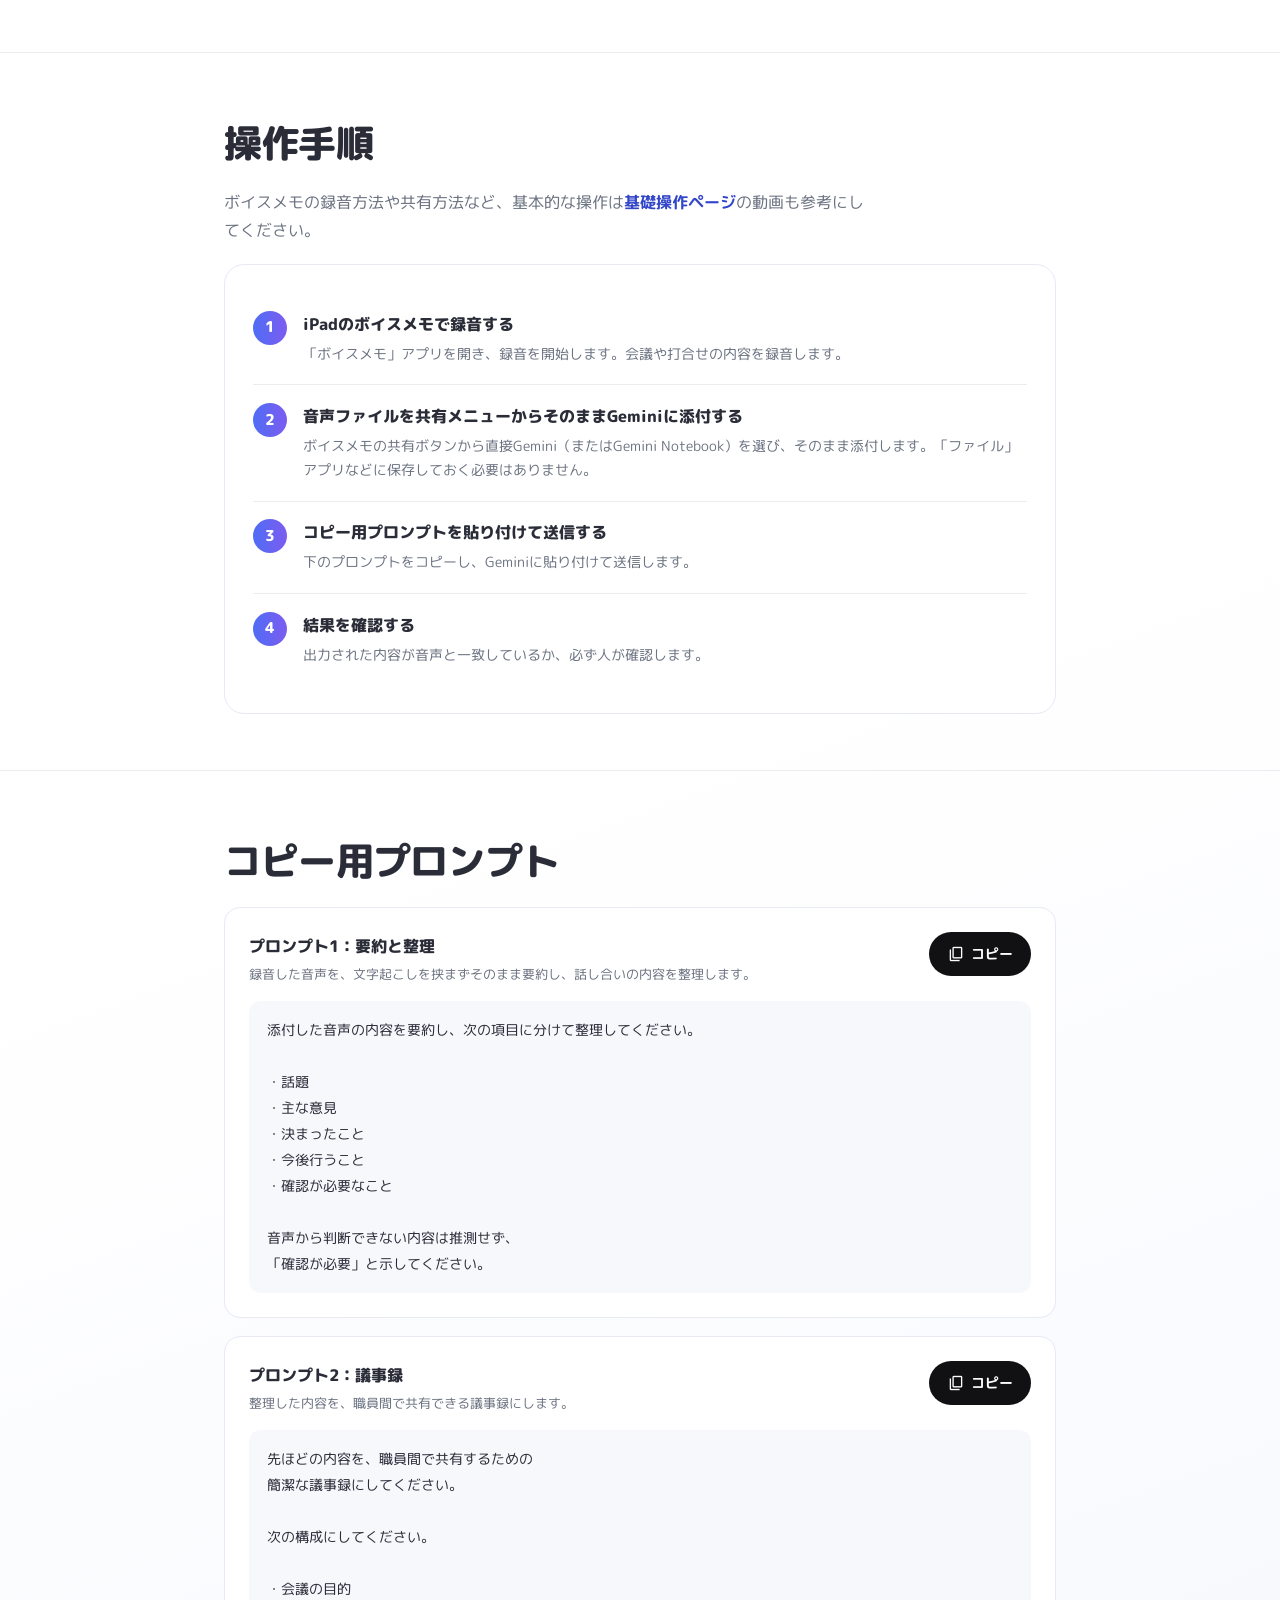
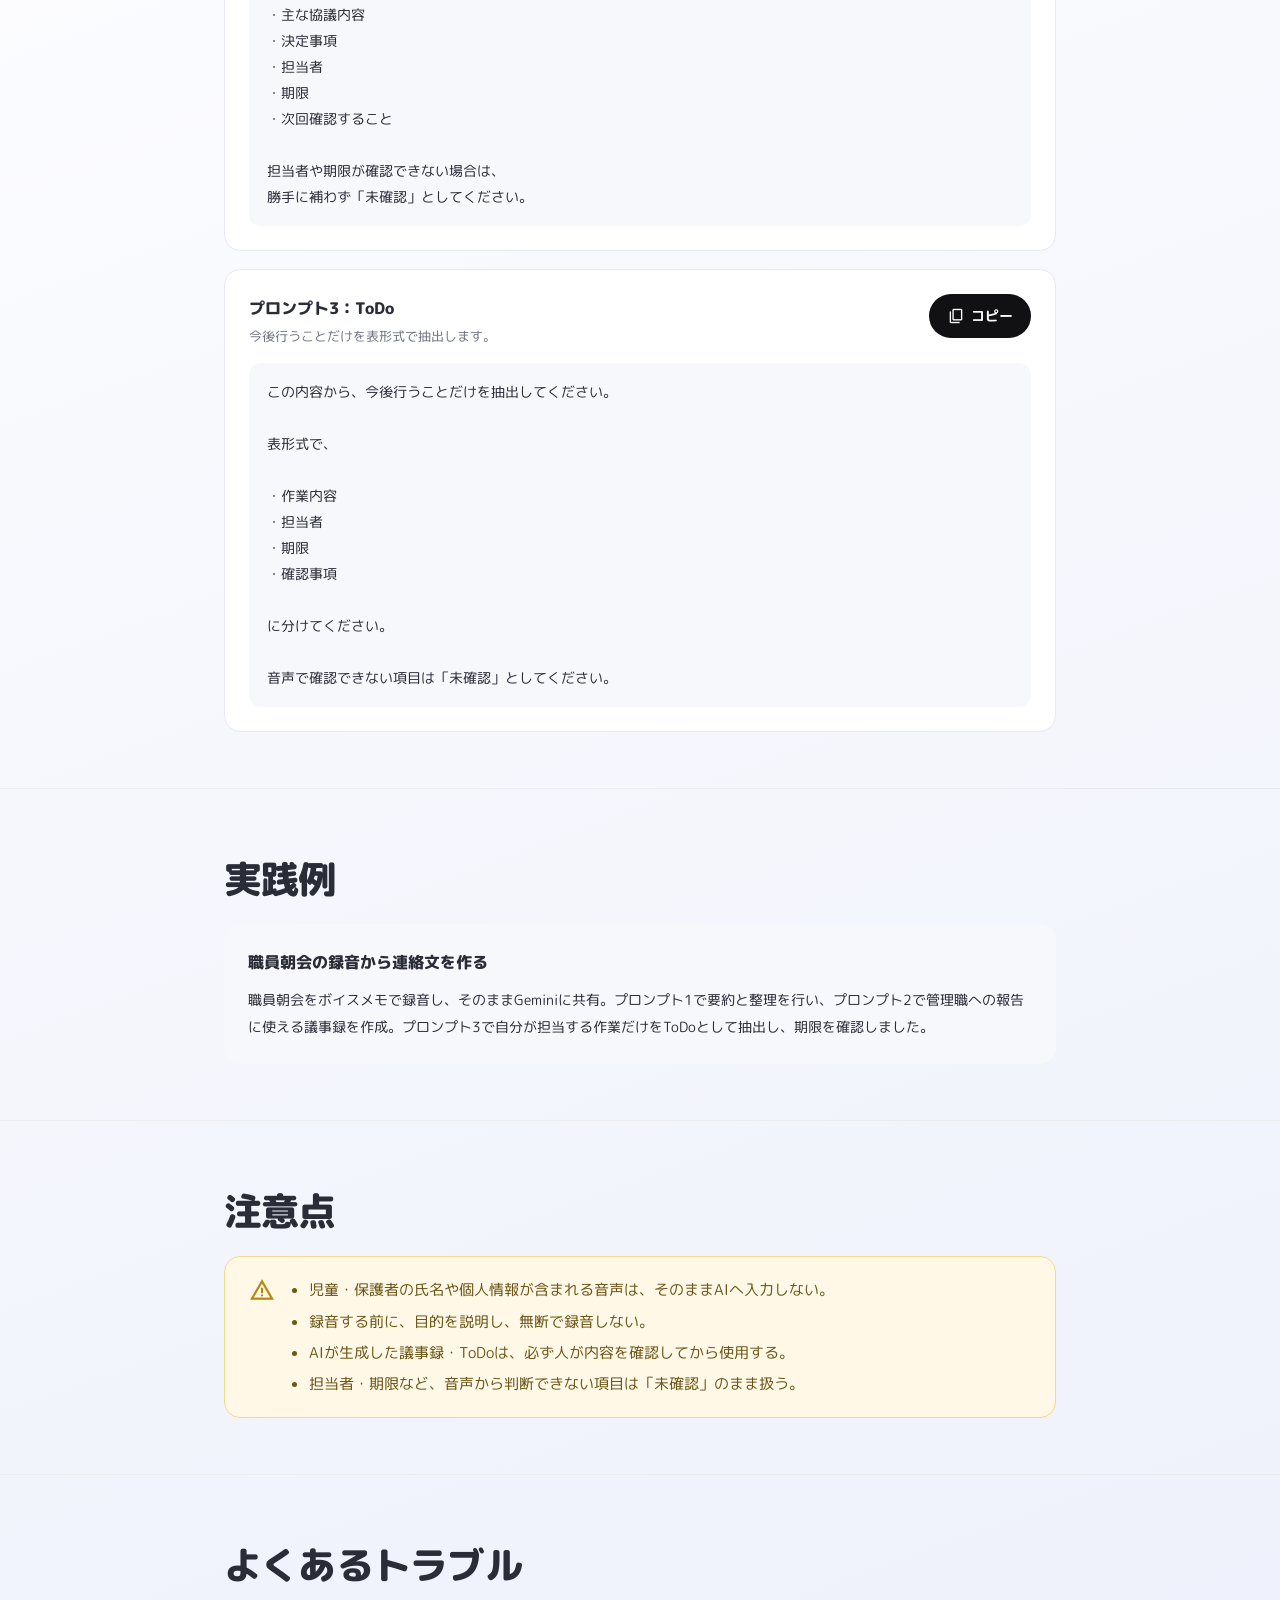
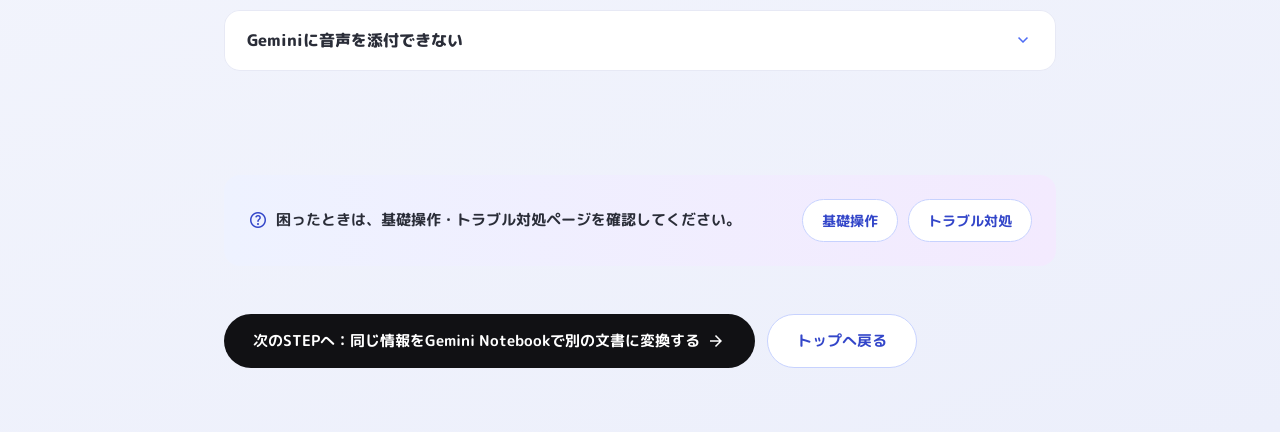
==== commit f58d7b20: "v2" ====
--- a/courses/01-voice-gemini.html
+++ b/courses/01-voice-gemini.html
@@ -3,7 +3,7 @@
 <head>
 <meta charset="UTF-8">
 <meta name="viewport" content="width=device-width, initial-scale=1.0, viewport-fit=cover">
-<title>第1講座 iPadの音声をGeminiで仕事に変える | ロイロ×Google維新 in鹿児島 2026</title>
+<title>STEP1 iPadの音声をGeminiで仕事に変える | ロイロ×Google維新 in鹿児島 2026</title>
 <link rel="preconnect" href="https://fonts.googleapis.com">
 <link href="https://fonts.googleapis.com/css2?family=M+PLUS+Rounded+1c:wght@400;500;700;800&family=Material+Symbols+Outlined" rel="stylesheet">
 <link rel="stylesheet" href="../assets/css/style.css">
@@ -12,7 +12,7 @@
 
   <!-- ===== オープニング演出（sessionStorageで1ページにつき1回だけ表示） ===== -->
   <div id="splash" class="splash-overlay" role="dialog" aria-label="オープニング">
-    <p class="splash-text">第1講座<span class="splash-sub">iPadの音声をGeminiで仕事に変える</span></p>
+    <p class="splash-text">STEP1<span class="splash-sub">iPadの音声をGeminiで仕事に変える</span></p>
   </div>
 
   <div id="copy-announcer" aria-live="polite" class="sr-only"></div>
@@ -24,7 +24,7 @@
         <span>ロイロ×Google維新<span class="sub">in鹿児島 2026</span></span>
       </a>
       <nav class="header-nav" aria-label="メインメニュー">
-        <a href="../index.html#courses">講座一覧</a>
+        <a href="../index.html#courses">STEP一覧</a>
         <a href="../guides/basic-operation.html">基礎操作</a>
         <a href="../guides/troubleshooting.html">トラブル対処</a>
         <a href="06-safety.html">安全な活用</a>
@@ -43,7 +43,7 @@
       </button>
     </div>
     <a href="../index.html"><span class="material-symbols-outlined" aria-hidden="true">home</span>トップ</a>
-    <a href="../index.html#courses"><span class="material-symbols-outlined" aria-hidden="true">school</span>講座一覧</a>
+    <a href="../index.html#courses"><span class="material-symbols-outlined" aria-hidden="true">school</span>STEP一覧</a>
     <a href="../guides/basic-operation.html"><span class="material-symbols-outlined" aria-hidden="true">play_circle</span>基礎操作を確認する</a>
     <a href="../guides/troubleshooting.html"><span class="material-symbols-outlined" aria-hidden="true">build</span>トラブル対処</a>
   </nav>
@@ -51,23 +51,23 @@
   <div class="wrap">
     <p class="breadcrumb">
       <a href="../index.html">トップ</a><span class="sep">/</span>
-      <a href="../index.html#courses">講座一覧</a><span class="sep">/</span>
-      <span>第1講座</span>
+      <a href="../index.html#courses">STEP一覧</a><span class="sep">/</span>
+      <span>STEP1</span>
     </p>
   </div>
 
   <section class="course-hero">
     <div class="wrap">
-      <span class="course-num-badge"><span class="material-symbols-outlined" aria-hidden="true">mic</span>第1講座</span>
+      <span class="course-num-badge"><span class="material-symbols-outlined" aria-hidden="true">mic</span>STEP1</span>
       <h1>iPadの音声をGeminiで仕事に変える</h1>
     </div>
   </section>
 
   <div class="wrap">
-    <nav class="toc" aria-label="この講座の目次">
-      <p class="toc-title"><span class="material-symbols-outlined" aria-hidden="true">list</span>この講座の内容</p>
+    <nav class="toc" aria-label="このSTEPの目次">
+      <p class="toc-title"><span class="material-symbols-outlined" aria-hidden="true">list</span>このSTEPの内容</p>
       <ol>
-        <li><a href="#goals">この講座でできるようになること</a></li>
+        <li><a href="#goals">このSTEPでできるようになること</a></li>
         <li><a href="#flow">基本の流れ</a></li>
         <li><a href="#steps">操作手順</a></li>
         <li><a href="#prompts">コピー用プロンプト</a></li>
@@ -80,7 +80,7 @@
 
   <section id="goals" class="block">
     <div class="wrap">
-      <h2 class="section-title">この講座でできるようになること</h2>
+      <h2 class="section-title">このSTEPでできるようになること</h2>
       <div class="card">
         <ul class="goal-list">
           <li><span class="material-symbols-outlined" aria-hidden="true">check_circle</span>iPadのボイスメモで録音する</li>
@@ -269,7 +269,7 @@
     </div>
 
     <div class="page-nav">
-      <a href="02-document-transform.html" class="btn btn-primary">次の講座へ：同じ情報をGemini Notebookで別の文書に変換する<span class="material-symbols-outlined" aria-hidden="true">arrow_forward</span></a>
+      <a href="02-document-transform.html" class="btn btn-primary">次のSTEPへ：同じ情報をGemini Notebookで別の文書に変換する<span class="material-symbols-outlined" aria-hidden="true">arrow_forward</span></a>
       <a href="../index.html" class="btn btn-outline">トップへ戻る</a>
     </div>
   </div>
--- a/assets/css/style.css
+++ b/assets/css/style.css
@@ -278,7 +278,7 @@
   position: fixed;
   inset: 0;
   z-index: 9999;
-  background: #0a0a0c;
+  background: linear-gradient(160deg, var(--color-blue-deep) 0%, var(--color-blue) 100%);
   display: flex;
   align-items: center;
   justify-content: center;
@@ -308,7 +308,7 @@
   margin-top: .6rem;
   font-size: .78rem;
   font-weight: 500;
-  color: #9aa0b4;
+  color: rgba(255,255,255,0.78);
   letter-spacing: 0.12em;
 }
 
@@ -992,25 +992,115 @@
 .toast .material-symbols-outlined { color: #7ee0ac; font-size: 18px; }
 
 /* ------------------------------------------------------------
-   フッター
+   フッター（4カラム／ダーク）
    ------------------------------------------------------------ */
 .site-footer {
-  border-top: 1px solid var(--color-border-soft);
-  padding: 2.5rem 0 5rem;
+  background: var(--color-ink);
+  color: rgba(255,255,255,0.72);
   margin-top: 2rem;
-}
-.site-footer .foot-title { font-weight: 800; margin-bottom: 0.5rem; }
-.site-footer .foot-sub { color: var(--color-text-sub); font-size: 0.85rem; margin-bottom: 1.25rem; }
-.footer-links {
+  padding-top: 3.5rem;
+}
+.site-footer .wrap { max-width: 1000px; }
+.footer-grid {
+  display: grid;
+  gap: 2.25rem;
+  grid-template-columns: 1fr;
+  padding-bottom: 2.5rem;
+  border-bottom: 1px solid rgba(255,255,255,0.14);
+}
+@media (min-width: 720px) {
+  .footer-grid { grid-template-columns: 1.4fr 1fr 1fr 1fr; }
+}
+.footer-col .foot-title { font-weight: 800; color: #ffffff; margin-bottom: 0.6rem; font-size: 1rem; }
+.footer-col .foot-sub { color: rgba(255,255,255,0.65); font-size: 0.85rem; line-height: 1.8; margin-bottom: 0.75rem; }
+.footer-col .foot-credit { color: rgba(255,255,255,0.55); font-size: 0.8rem; }
+.footer-col h4 {
+  color: #ffffff;
+  font-size: 0.85rem;
+  font-weight: 800;
+  letter-spacing: 0.04em;
+  margin-bottom: 1rem;
+}
+.footer-col ul { list-style: none; display: flex; flex-direction: column; gap: 0.65rem; }
+.footer-col a {
+  display: inline-flex;
+  align-items: center;
+  gap: 0.4rem;
+  font-size: 0.85rem;
+  color: rgba(255,255,255,0.72);
+  min-height: 32px;
+}
+.footer-col a:hover { color: #ffffff; }
+.footer-col a .material-symbols-outlined { font-size: 17px; color: rgba(255,255,255,0.55); }
+.footer-col li { font-size: 0.85rem; color: rgba(255,255,255,0.65); }
+.footer-bottom {
   display: flex;
   flex-wrap: wrap;
-  gap: 0.5rem 1.25rem;
-  font-size: 0.85rem;
+  justify-content: space-between;
+  align-items: center;
+  gap: 0.6rem;
+  padding: 1.5rem 0;
+  font-size: 0.78rem;
+  color: rgba(255,255,255,0.5);
+}
+.footer-disclaimer {
+  border-top: 1px solid rgba(255,255,255,0.14);
+  padding: 1.25rem 0 5rem;
+  font-size: 0.74rem;
+  line-height: 1.85;
+  color: rgba(255,255,255,0.42);
+}
+
+/* ------------------------------------------------------------
+   注記（小さな補足文）
+   ------------------------------------------------------------ */
+.footnote-note {
+  font-size: 0.78rem;
+  color: var(--color-text-faint);
+  margin-top: 0.9rem;
+}
+
+/* ------------------------------------------------------------
+   比較テーブル（どのAIを使えばよい？）
+   ------------------------------------------------------------ */
+.compare-table-wrap {
+  overflow-x: auto;
+  border: 1px solid var(--color-border);
+  border-radius: var(--radius-md);
+  background: #ffffff;
+}
+.compare-table {
+  width: 100%;
+  border-collapse: separate;
+  border-spacing: 0;
+  min-width: 480px;
+}
+.compare-table th, .compare-table td {
+  padding: 0.95rem 1.25rem;
+  text-align: left;
+  font-size: 0.88rem;
+  line-height: 1.6;
+}
+.compare-table thead th {
+  background: var(--color-panel-bg);
+  font-weight: 800;
+  color: var(--color-text-sub);
+  font-size: 0.72rem;
+  letter-spacing: 0.06em;
+  text-transform: uppercase;
+}
+.compare-table tbody tr + tr td { border-top: 1px solid var(--color-border-soft); }
+.tool-pill {
+  display: inline-flex;
+  align-items: center;
+  background: linear-gradient(90deg, #eef2ff 0%, #f3eafe 100%);
+  color: var(--color-blue-deep);
   font-weight: 700;
-  color: var(--color-text-sub);
-  margin-bottom: 1.5rem;
-}
-.footer-copy { font-size: 0.78rem; color: var(--color-text-faint); }
+  font-size: 0.82rem;
+  padding: 0.4rem 0.9rem;
+  border-radius: var(--radius-full);
+  white-space: nowrap;
+}
 
 /* 印刷対応 */
 @media print {
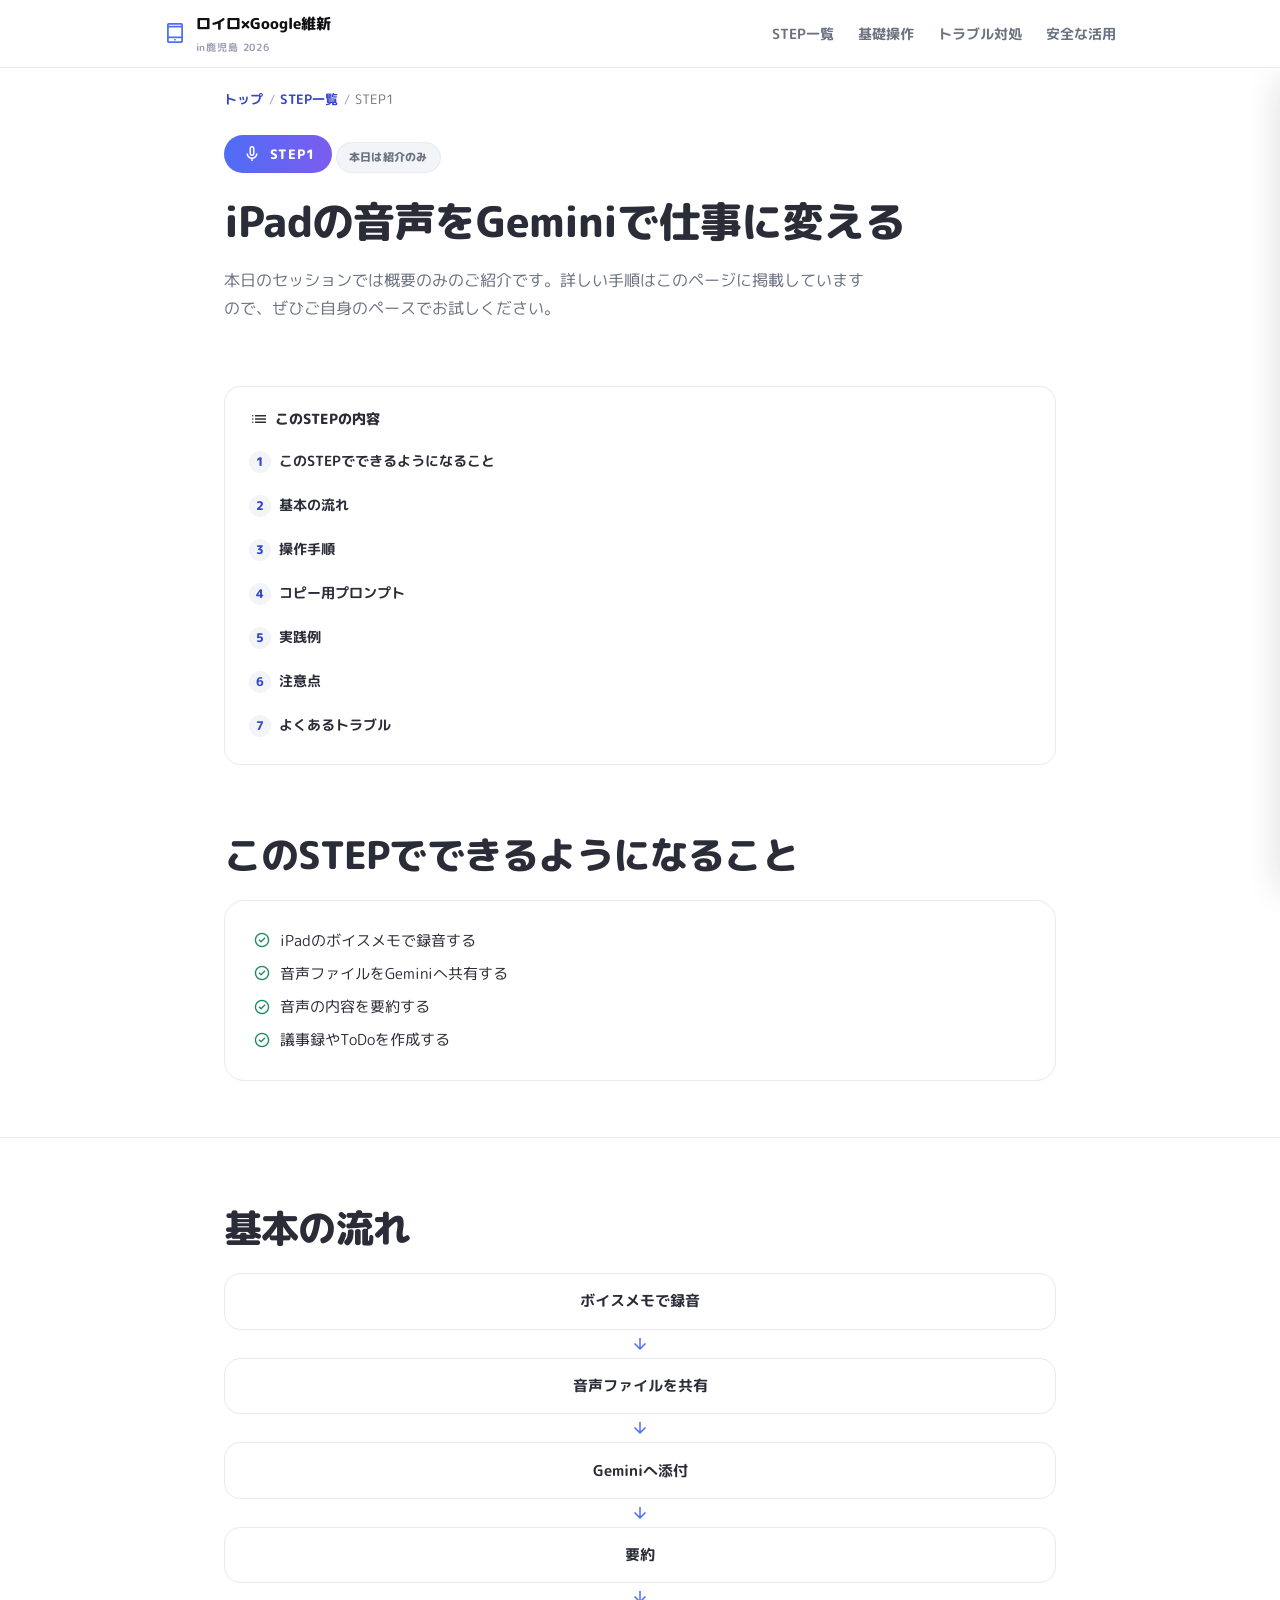
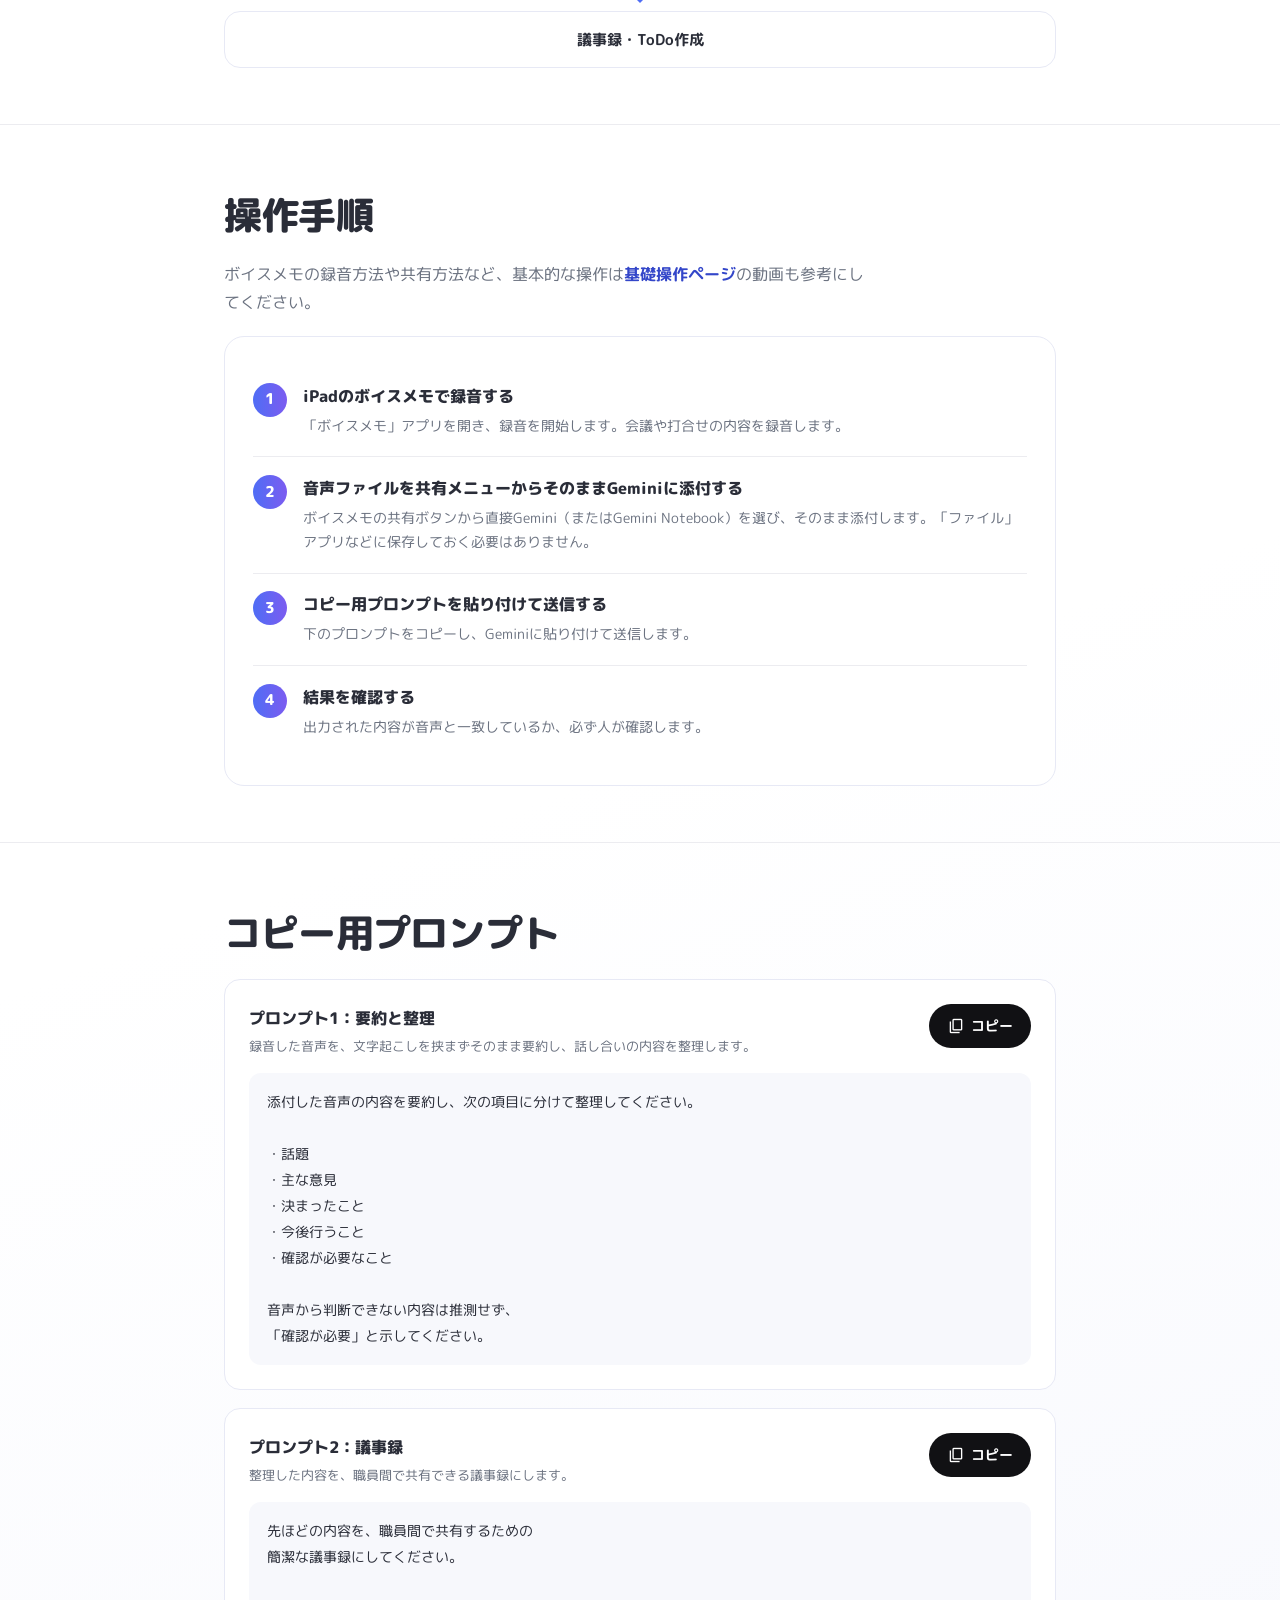
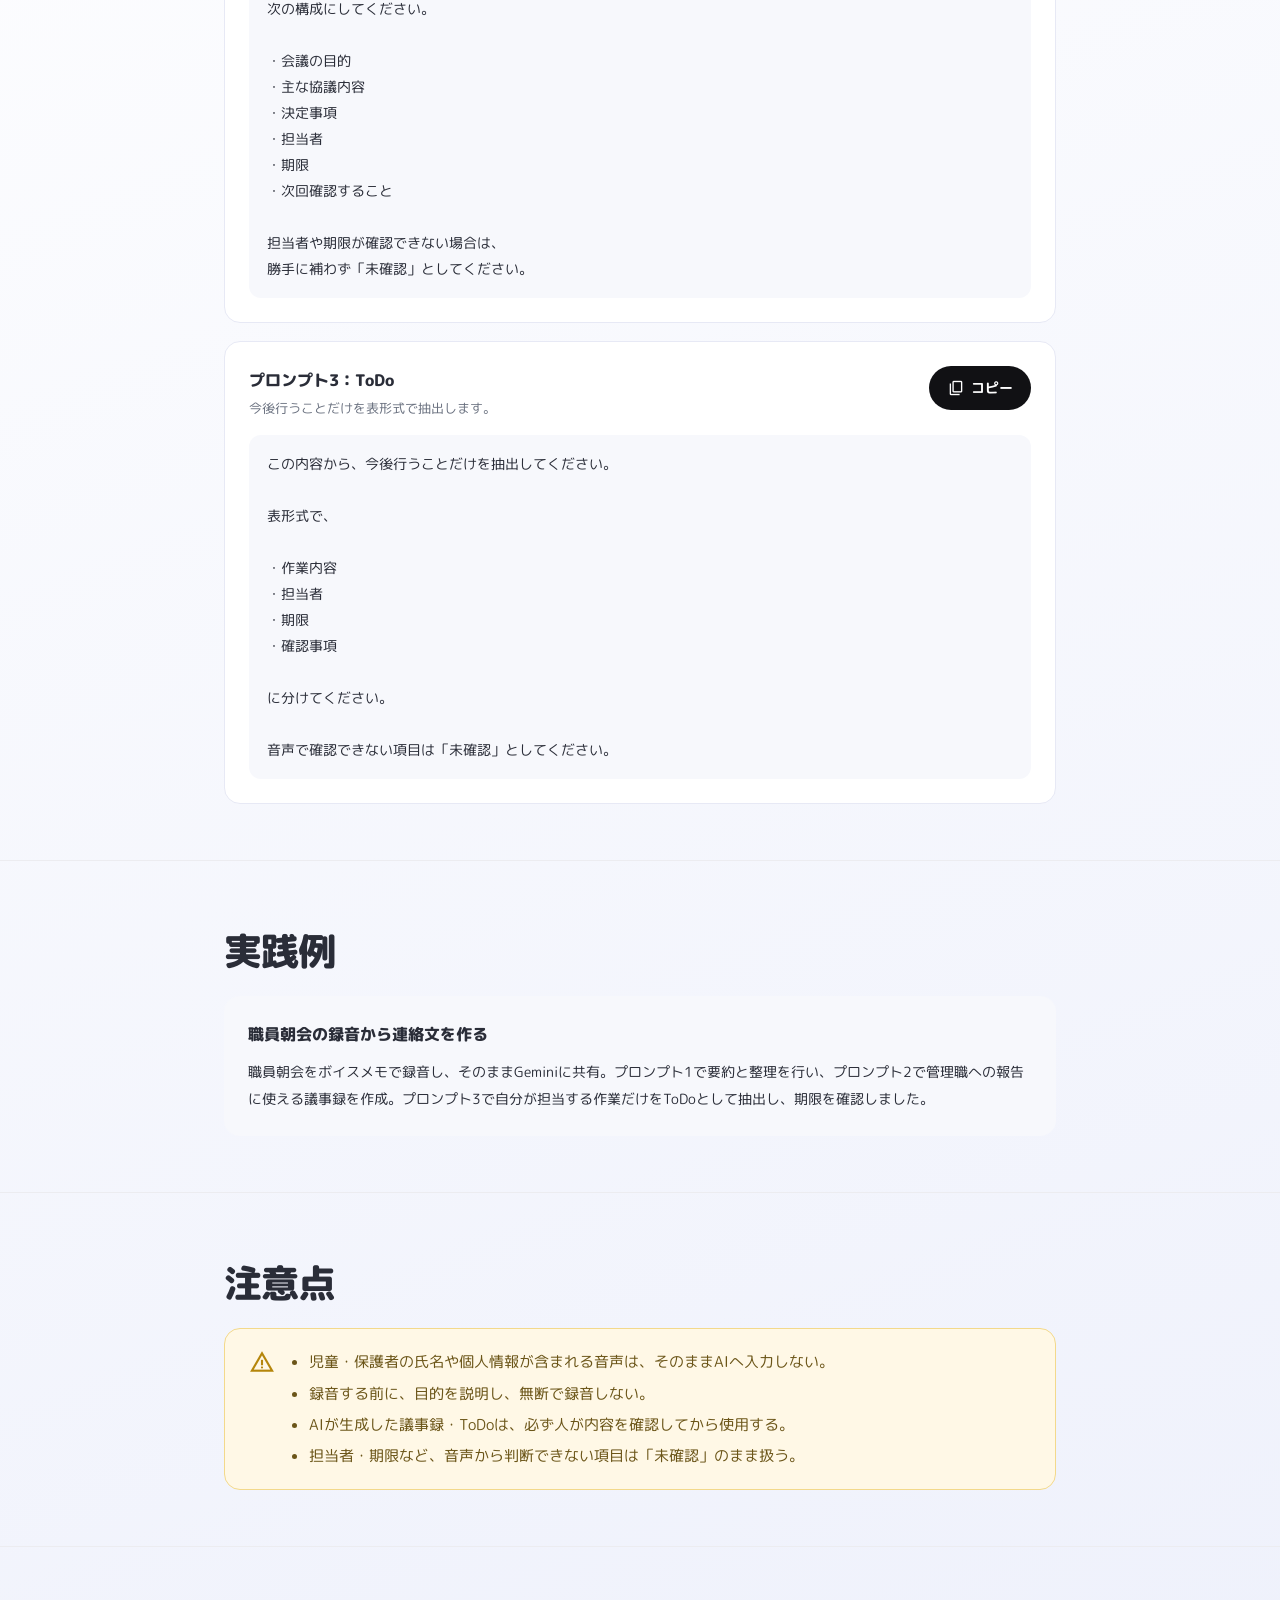
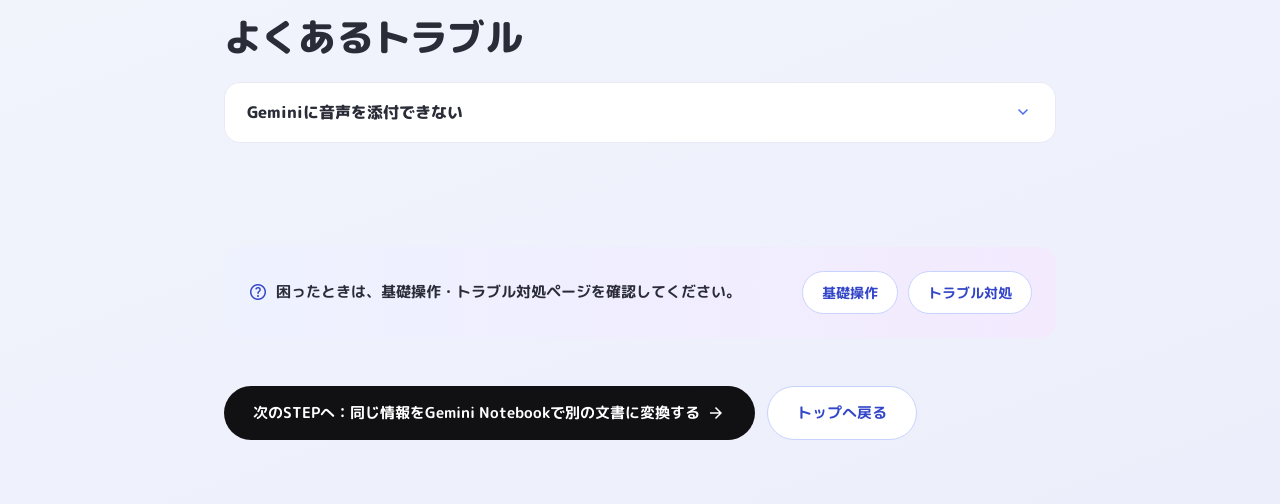
==== commit 66d1bed8: "v5" ====
--- a/courses/01-voice-gemini.html
+++ b/courses/01-voice-gemini.html
@@ -59,7 +59,9 @@
   <section class="course-hero">
     <div class="wrap">
       <span class="course-num-badge"><span class="material-symbols-outlined" aria-hidden="true">mic</span>STEP1</span>
+      <span class="step-mode-badge intro">本日は紹介のみ</span>
       <h1>iPadの音声をGeminiで仕事に変える</h1>
+      <p class="section-lead" style="margin-top:1rem;">本日のセッションでは概要のみのご紹介です。詳しい手順はこのページに掲載していますので、ぜひご自身のペースでお試しください。</p>
     </div>
   </section>
 
--- a/assets/css/style.css
+++ b/assets/css/style.css
@@ -428,6 +428,35 @@
 }
 
 /* ------------------------------------------------------------
+   ライブ実演／紹介のみ バッジ
+   ------------------------------------------------------------ */
+.step-mode-badge {
+  display: inline-flex;
+  align-items: center;
+  align-self: flex-start;
+  vertical-align: middle;
+  font-size: 0.7rem;
+  font-weight: 800;
+  letter-spacing: 0.02em;
+  padding: 0.3rem 0.75rem;
+  border-radius: var(--radius-full);
+  margin-right: 0.4rem;
+  margin-bottom: 0.3rem;
+  white-space: nowrap;
+}
+.step-mode-badge.live {
+  background: linear-gradient(90deg, var(--color-blue), var(--color-purple));
+  color: #ffffff;
+}
+.step-mode-badge.intro {
+  background: var(--color-pill-bg);
+  color: var(--color-text-sub);
+  border: 1px solid var(--color-border);
+}
+.goal-card-steps { margin-bottom: 0.9rem; display: flex; flex-wrap: wrap; gap: 0.4rem; }
+.goal-card-steps .step-mode-badge { margin-right: 0; }
+
+/* ------------------------------------------------------------
    ゴールカード（目的別）
    ------------------------------------------------------------ */
 .goal-card { padding: 1.75rem; }
@@ -1073,14 +1102,16 @@
   width: 100%;
   border-collapse: separate;
   border-spacing: 0;
-  min-width: 480px;
+  min-width: 640px;
 }
 .compare-table th, .compare-table td {
   padding: 0.95rem 1.25rem;
   text-align: left;
   font-size: 0.88rem;
   line-height: 1.6;
-}
+  vertical-align: top;
+}
+.compare-table td strong { font-size: 0.92rem; white-space: nowrap; }
 .compare-table thead th {
   background: var(--color-panel-bg);
   font-weight: 800;
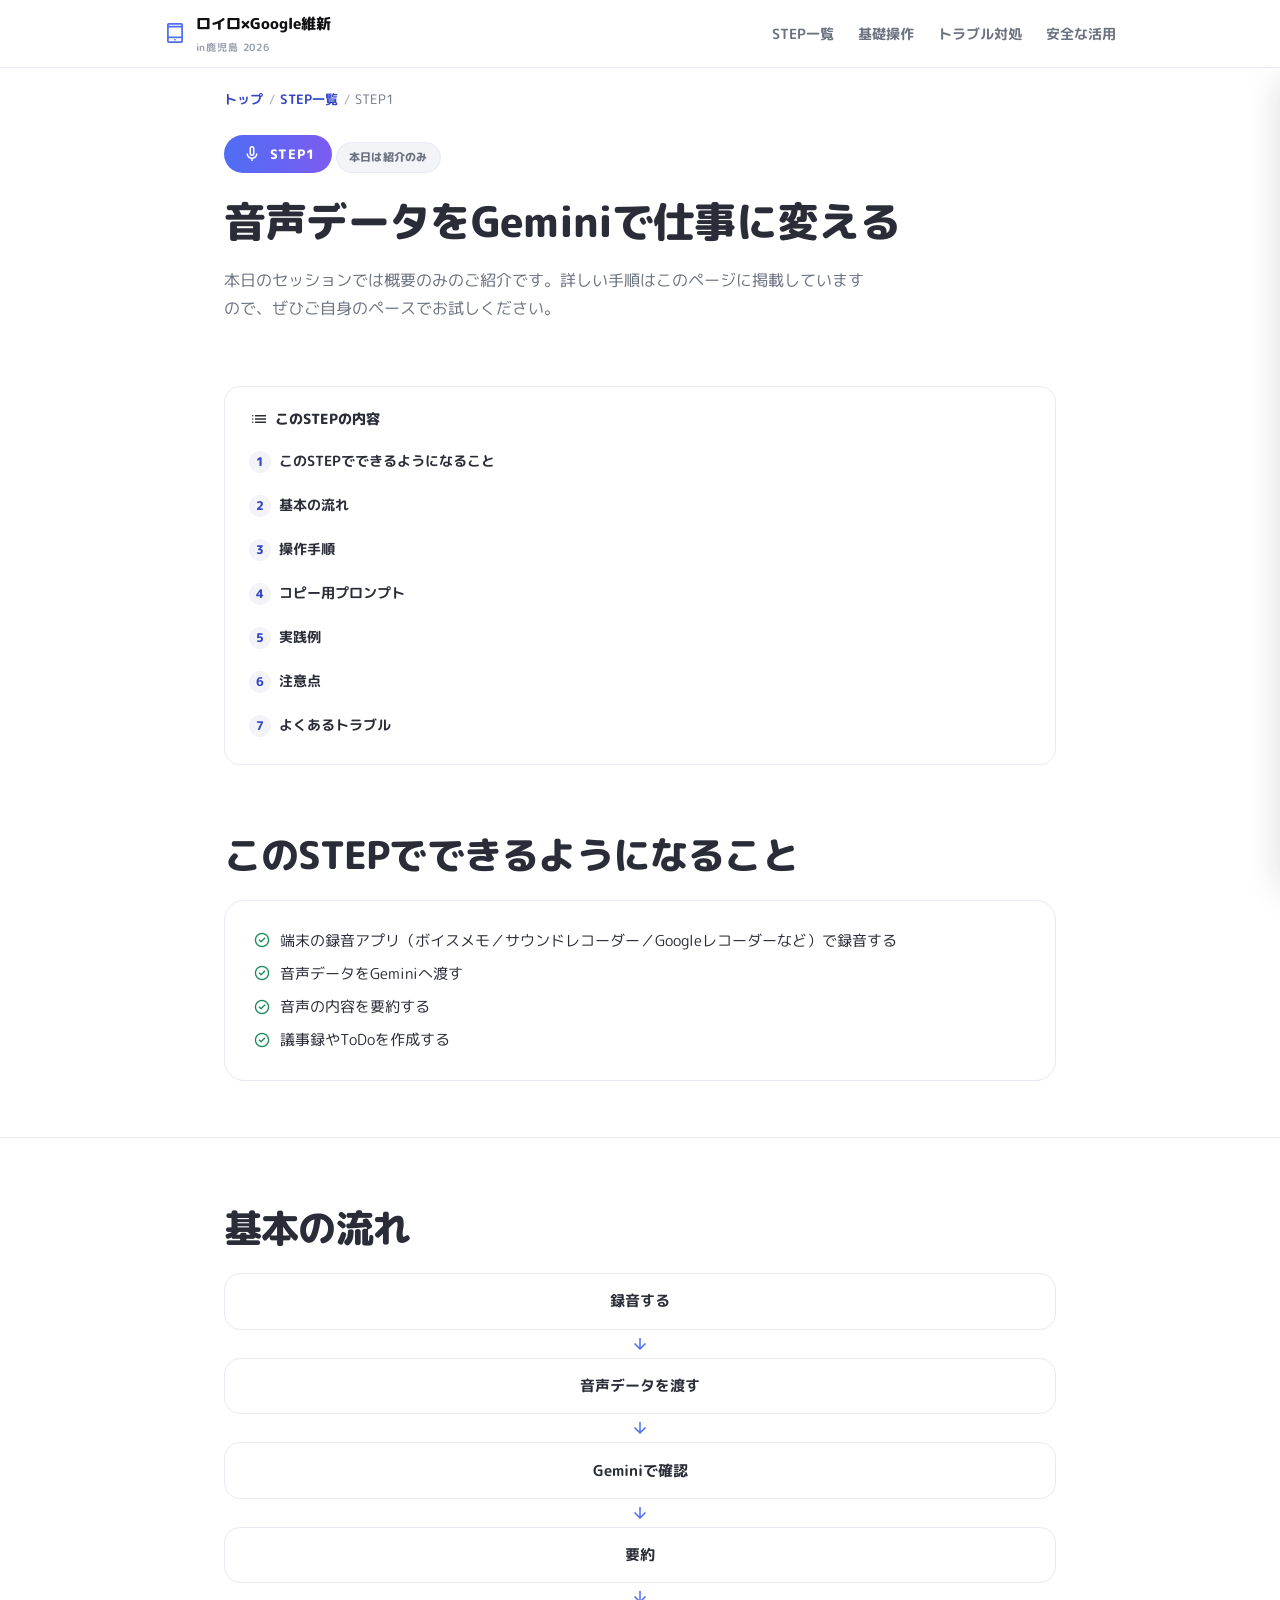
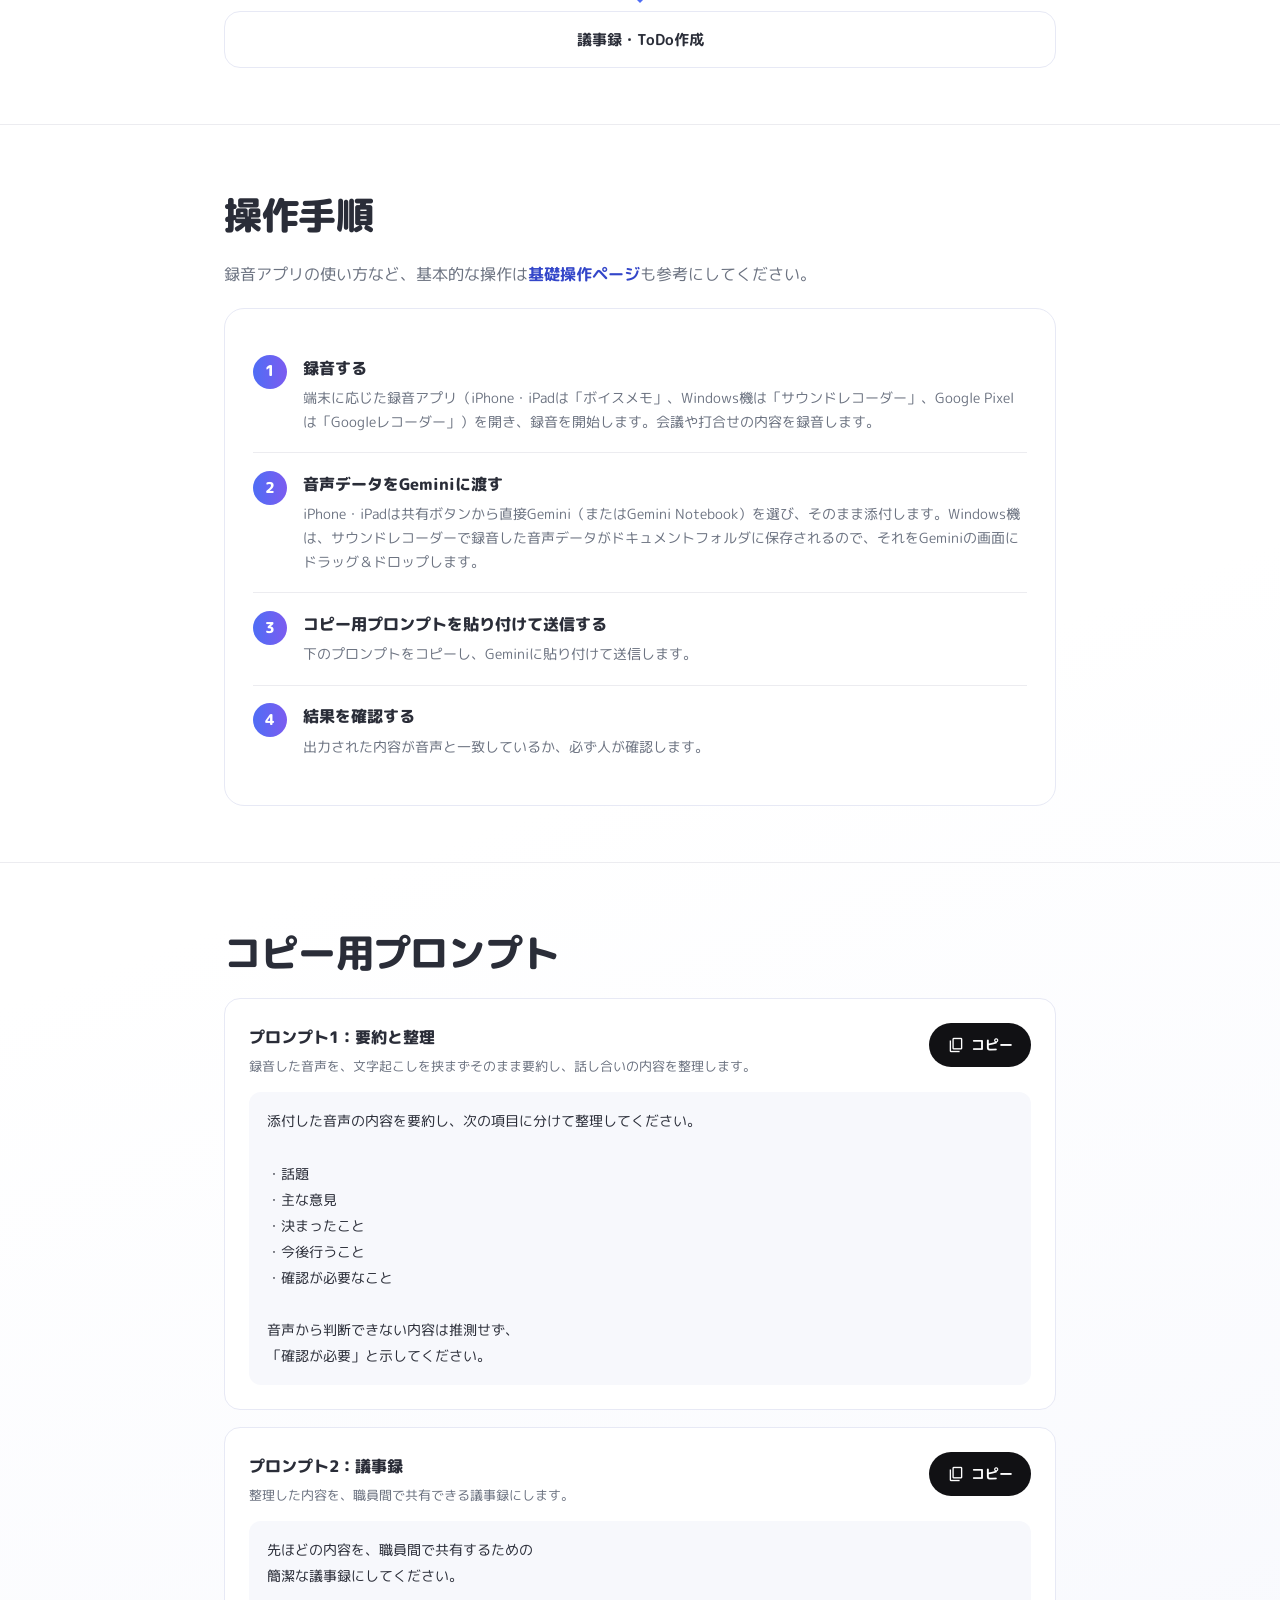
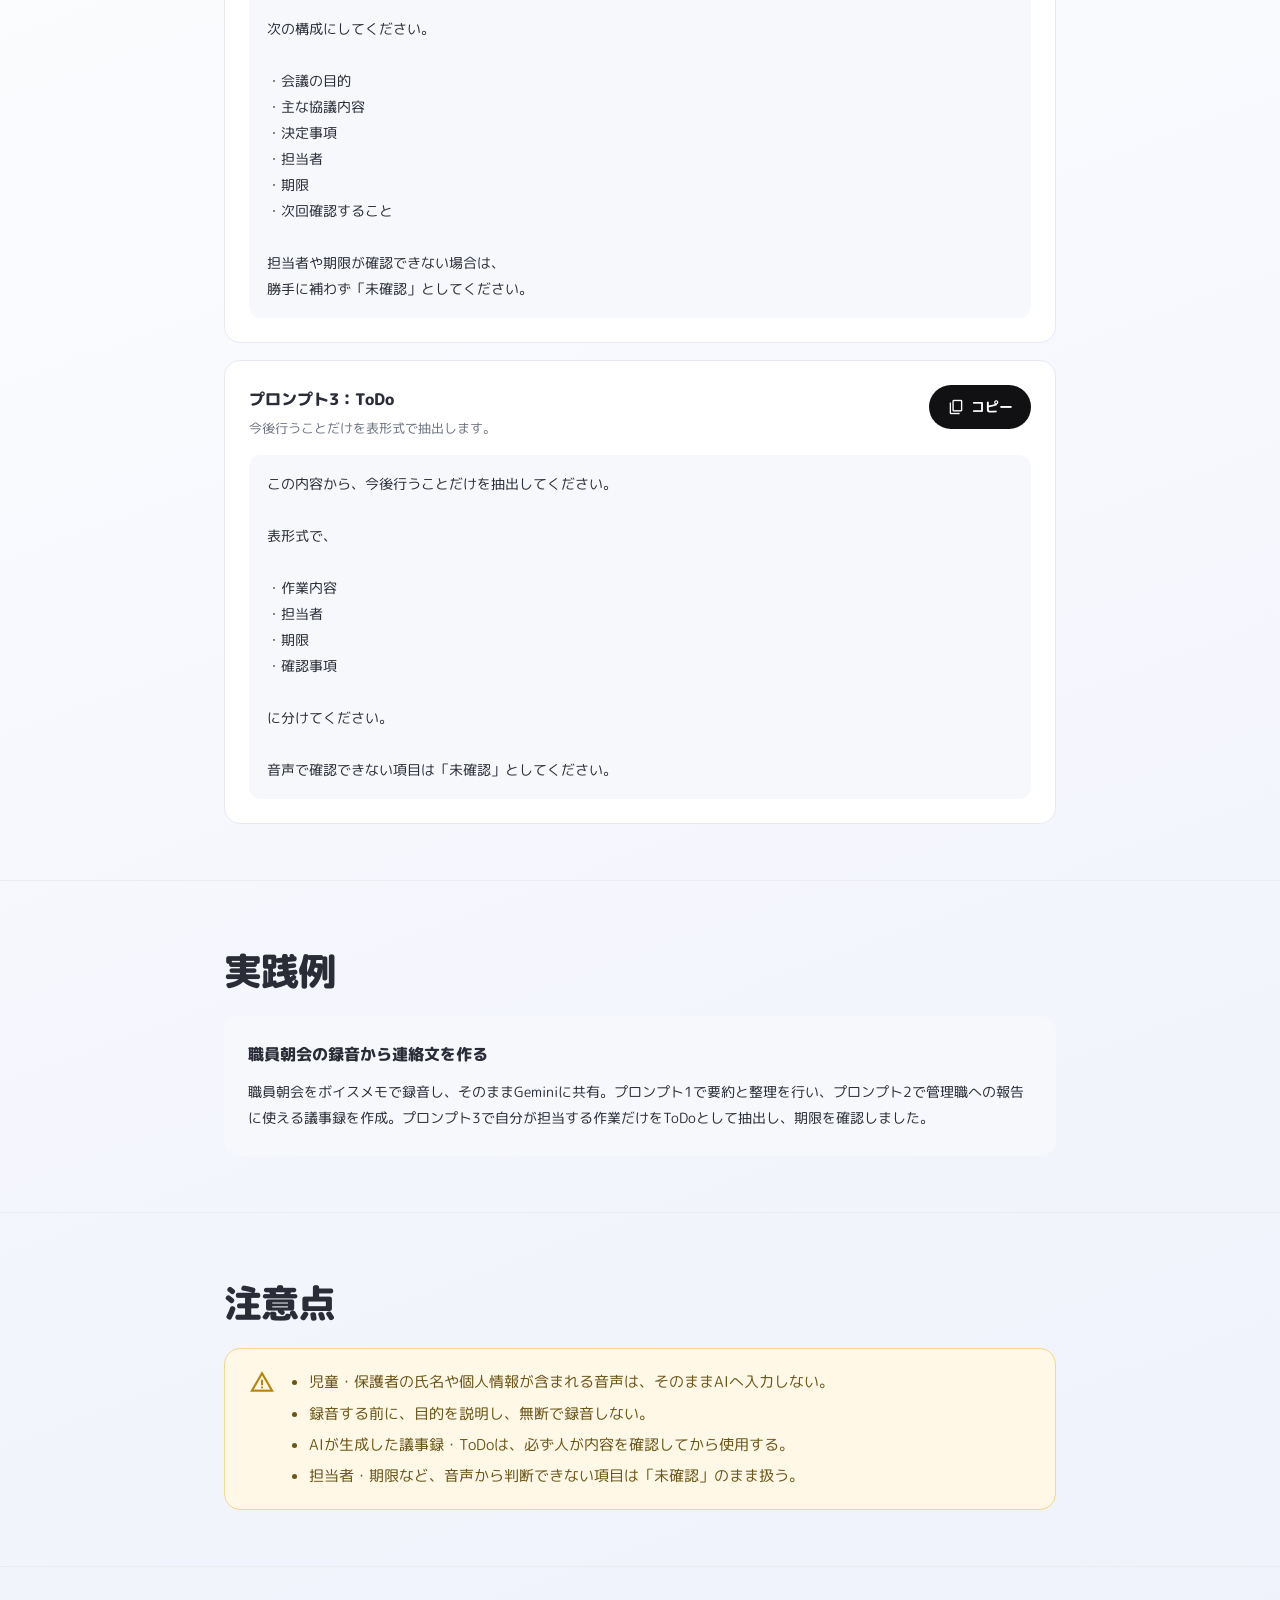
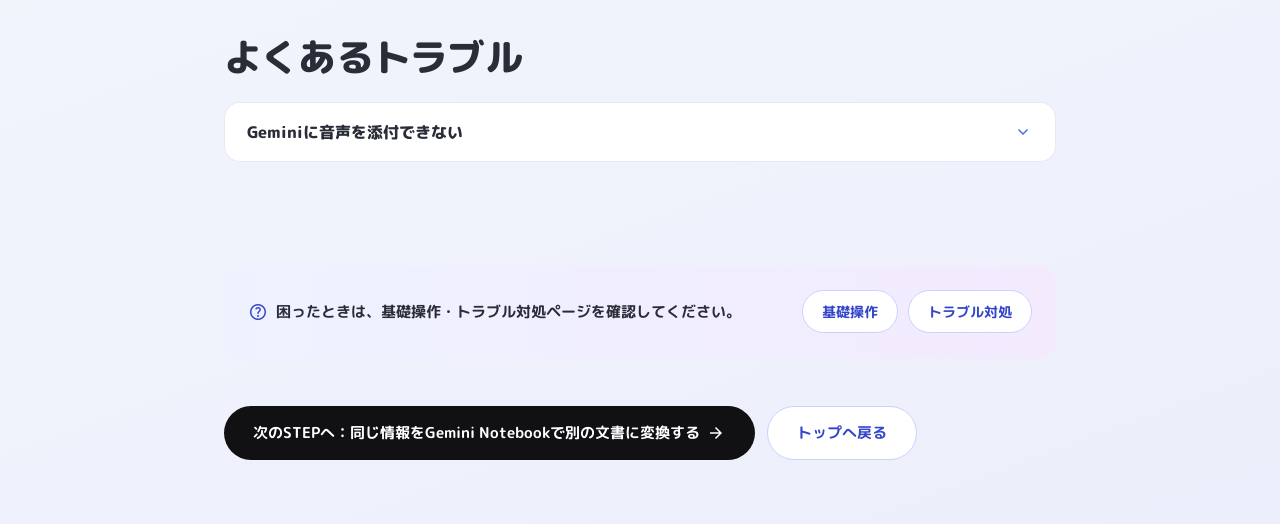
==== commit 096ea0b1: "v8" ====
--- a/courses/01-voice-gemini.html
+++ b/courses/01-voice-gemini.html
@@ -3,7 +3,7 @@
 <head>
 <meta charset="UTF-8">
 <meta name="viewport" content="width=device-width, initial-scale=1.0, viewport-fit=cover">
-<title>STEP1 iPadの音声をGeminiで仕事に変える | ロイロ×Google維新 in鹿児島 2026</title>
+<title>STEP1 音声データをGeminiで仕事に変える | ロイロ×Google維新 in鹿児島 2026</title>
 <link rel="preconnect" href="https://fonts.googleapis.com">
 <link href="https://fonts.googleapis.com/css2?family=M+PLUS+Rounded+1c:wght@400;500;700;800&family=Material+Symbols+Outlined" rel="stylesheet">
 <link rel="stylesheet" href="../assets/css/style.css">
@@ -12,7 +12,7 @@
 
   <!-- ===== オープニング演出（sessionStorageで1ページにつき1回だけ表示） ===== -->
   <div id="splash" class="splash-overlay" role="dialog" aria-label="オープニング">
-    <p class="splash-text">STEP1<span class="splash-sub">iPadの音声をGeminiで仕事に変える</span></p>
+    <p class="splash-text">STEP1<span class="splash-sub">音声データをGeminiで仕事に変える</span></p>
   </div>
 
   <div id="copy-announcer" aria-live="polite" class="sr-only"></div>
@@ -60,7 +60,7 @@
     <div class="wrap">
       <span class="course-num-badge"><span class="material-symbols-outlined" aria-hidden="true">mic</span>STEP1</span>
       <span class="step-mode-badge intro">本日は紹介のみ</span>
-      <h1>iPadの音声をGeminiで仕事に変える</h1>
+      <h1>音声データをGeminiで仕事に変える</h1>
       <p class="section-lead" style="margin-top:1rem;">本日のセッションでは概要のみのご紹介です。詳しい手順はこのページに掲載していますので、ぜひご自身のペースでお試しください。</p>
     </div>
   </section>
@@ -85,8 +85,8 @@
       <h2 class="section-title">このSTEPでできるようになること</h2>
       <div class="card">
         <ul class="goal-list">
-          <li><span class="material-symbols-outlined" aria-hidden="true">check_circle</span>iPadのボイスメモで録音する</li>
-          <li><span class="material-symbols-outlined" aria-hidden="true">check_circle</span>音声ファイルをGeminiへ共有する</li>
+          <li><span class="material-symbols-outlined" aria-hidden="true">check_circle</span>端末の録音アプリ（ボイスメモ／サウンドレコーダー／Googleレコーダーなど）で録音する</li>
+          <li><span class="material-symbols-outlined" aria-hidden="true">check_circle</span>音声データをGeminiへ渡す</li>
           <li><span class="material-symbols-outlined" aria-hidden="true">check_circle</span>音声の内容を要約する</li>
           <li><span class="material-symbols-outlined" aria-hidden="true">check_circle</span>議事録やToDoを作成する</li>
         </ul>
@@ -98,11 +98,11 @@
     <div class="wrap">
       <h2 class="section-title">基本の流れ</h2>
       <div class="flow-diagram">
-        <div class="flow-step">ボイスメモで録音</div>
-        <div class="flow-arrow"><span class="material-symbols-outlined" aria-hidden="true">arrow_downward</span></div>
-        <div class="flow-step">音声ファイルを共有</div>
-        <div class="flow-arrow"><span class="material-symbols-outlined" aria-hidden="true">arrow_downward</span></div>
-        <div class="flow-step">Geminiへ添付</div>
+        <div class="flow-step">録音する</div>
+        <div class="flow-arrow"><span class="material-symbols-outlined" aria-hidden="true">arrow_downward</span></div>
+        <div class="flow-step">音声データを渡す</div>
+        <div class="flow-arrow"><span class="material-symbols-outlined" aria-hidden="true">arrow_downward</span></div>
+        <div class="flow-step">Geminiで確認</div>
         <div class="flow-arrow"><span class="material-symbols-outlined" aria-hidden="true">arrow_downward</span></div>
         <div class="flow-step">要約</div>
         <div class="flow-arrow"><span class="material-symbols-outlined" aria-hidden="true">arrow_downward</span></div>
@@ -114,16 +114,16 @@
   <section id="steps" class="block">
     <div class="wrap">
       <h2 class="section-title">操作手順</h2>
-      <p class="section-lead" style="margin-bottom:1.25rem;">ボイスメモの録音方法や共有方法など、基本的な操作は<a href="../guides/basic-operation.html" style="color:var(--color-blue-deep);font-weight:700;">基礎操作ページ</a>の動画も参考にしてください。</p>
+      <p class="section-lead" style="margin-bottom:1.25rem;">録音アプリの使い方など、基本的な操作は<a href="../guides/basic-operation.html" style="color:var(--color-blue-deep);font-weight:700;">基礎操作ページ</a>も参考にしてください。</p>
       <div class="card">
         <ol class="step-list">
           <li class="step-item">
             <div class="step-num">1</div>
-            <div class="step-body"><h4>iPadのボイスメモで録音する</h4><p>「ボイスメモ」アプリを開き、録音を開始します。会議や打合せの内容を録音します。</p></div>
+            <div class="step-body"><h4>録音する</h4><p>端末に応じた録音アプリ（iPhone・iPadは「ボイスメモ」、Windows機は「サウンドレコーダー」、Google Pixelは「Googleレコーダー」）を開き、録音を開始します。会議や打合せの内容を録音します。</p></div>
           </li>
           <li class="step-item">
             <div class="step-num">2</div>
-            <div class="step-body"><h4>音声ファイルを共有メニューからそのままGeminiに添付する</h4><p>ボイスメモの共有ボタンから直接Gemini（またはGemini Notebook）を選び、そのまま添付します。「ファイル」アプリなどに保存しておく必要はありません。</p></div>
+            <div class="step-body"><h4>音声データをGeminiに渡す</h4><p>iPhone・iPadは共有ボタンから直接Gemini（またはGemini Notebook）を選び、そのまま添付します。Windows機は、サウンドレコーダーで録音した音声データがドキュメントフォルダに保存されるので、それをGeminiの画面にドラッグ＆ドロップします。</p></div>
           </li>
           <li class="step-item">
             <div class="step-num">3</div>
